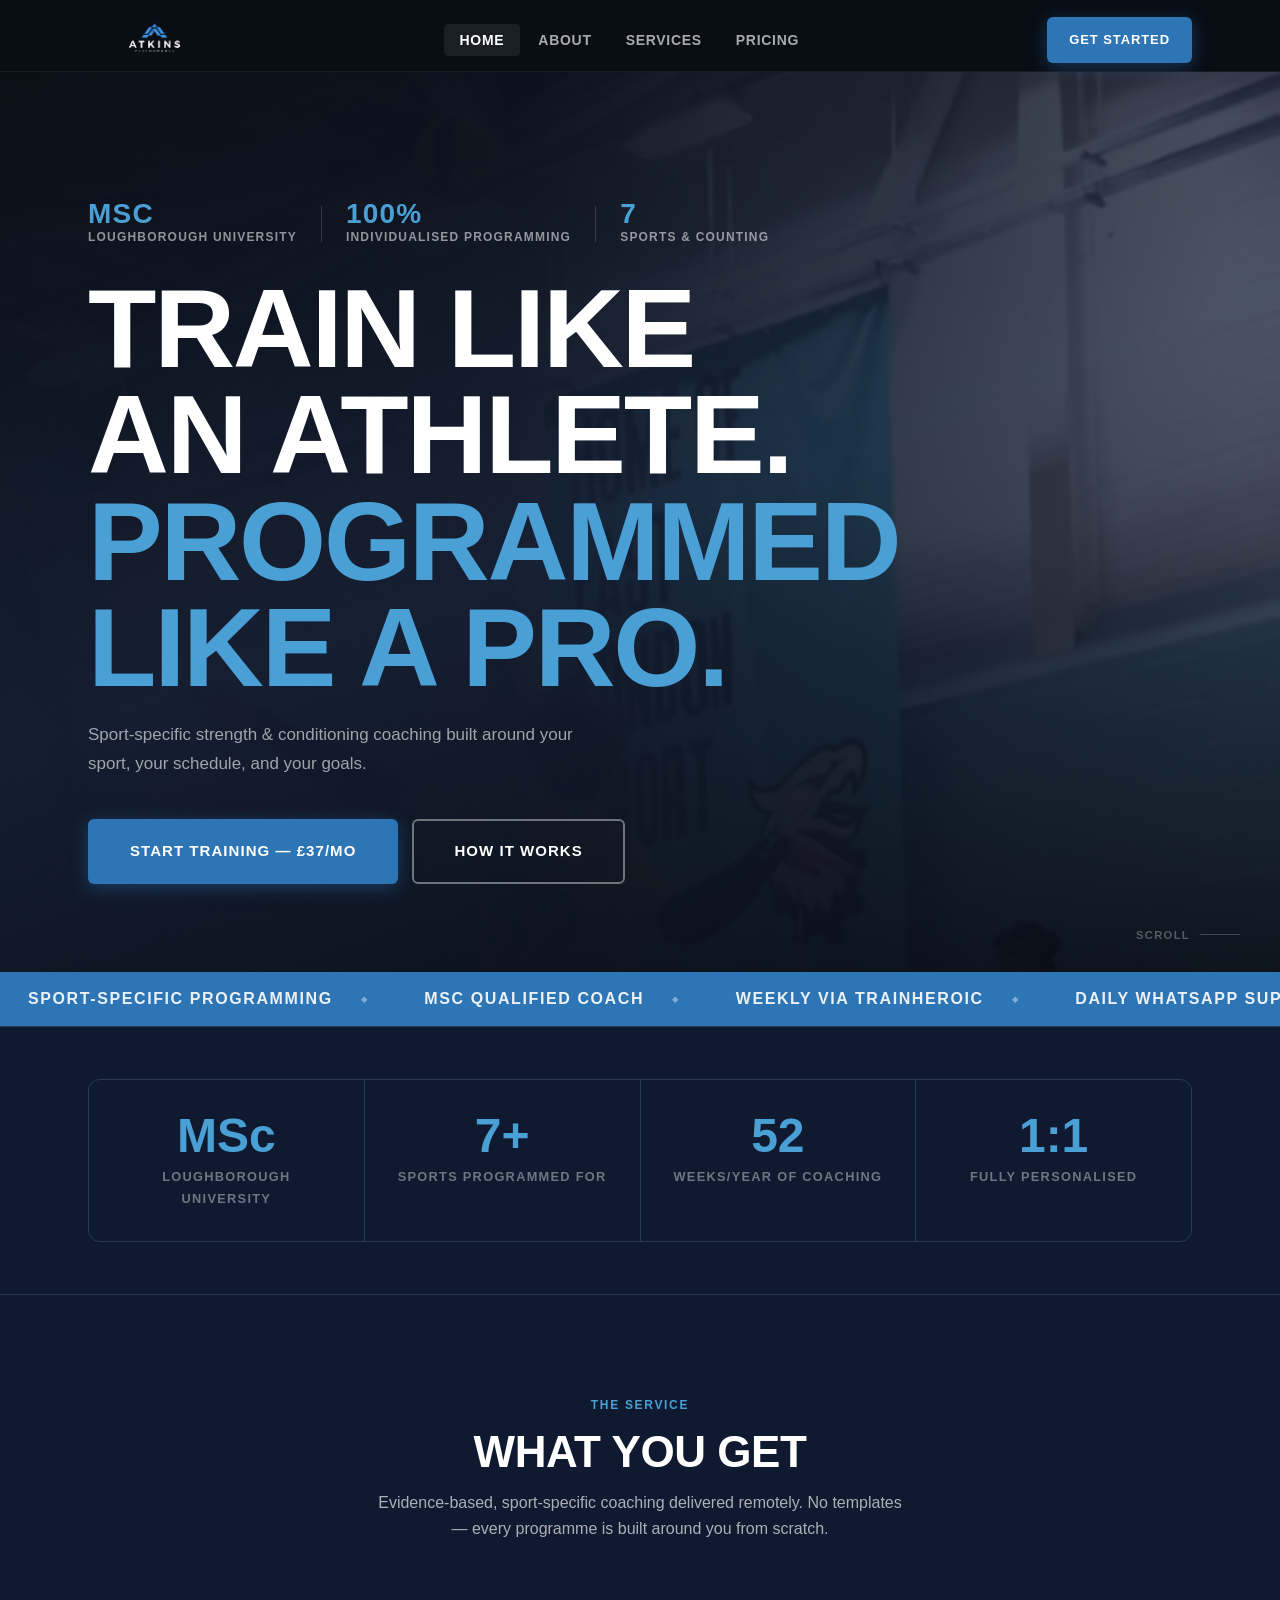
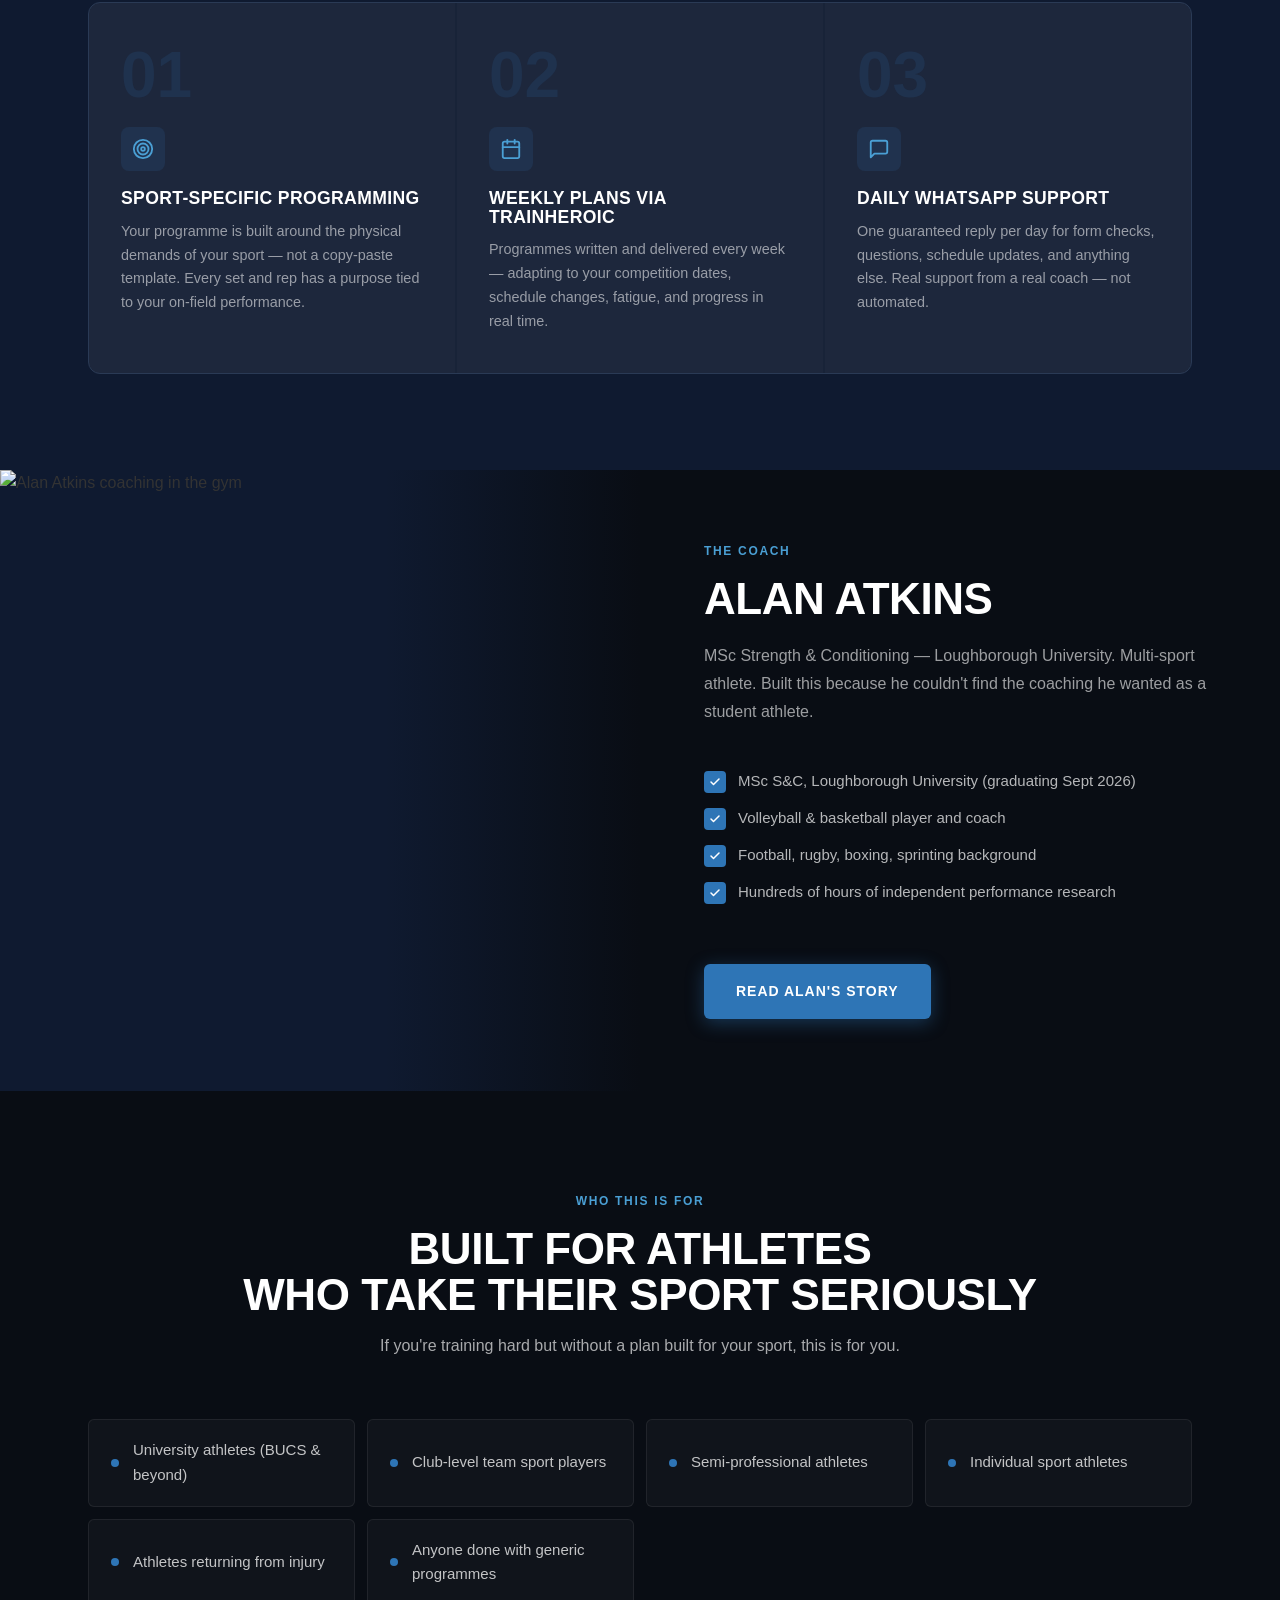
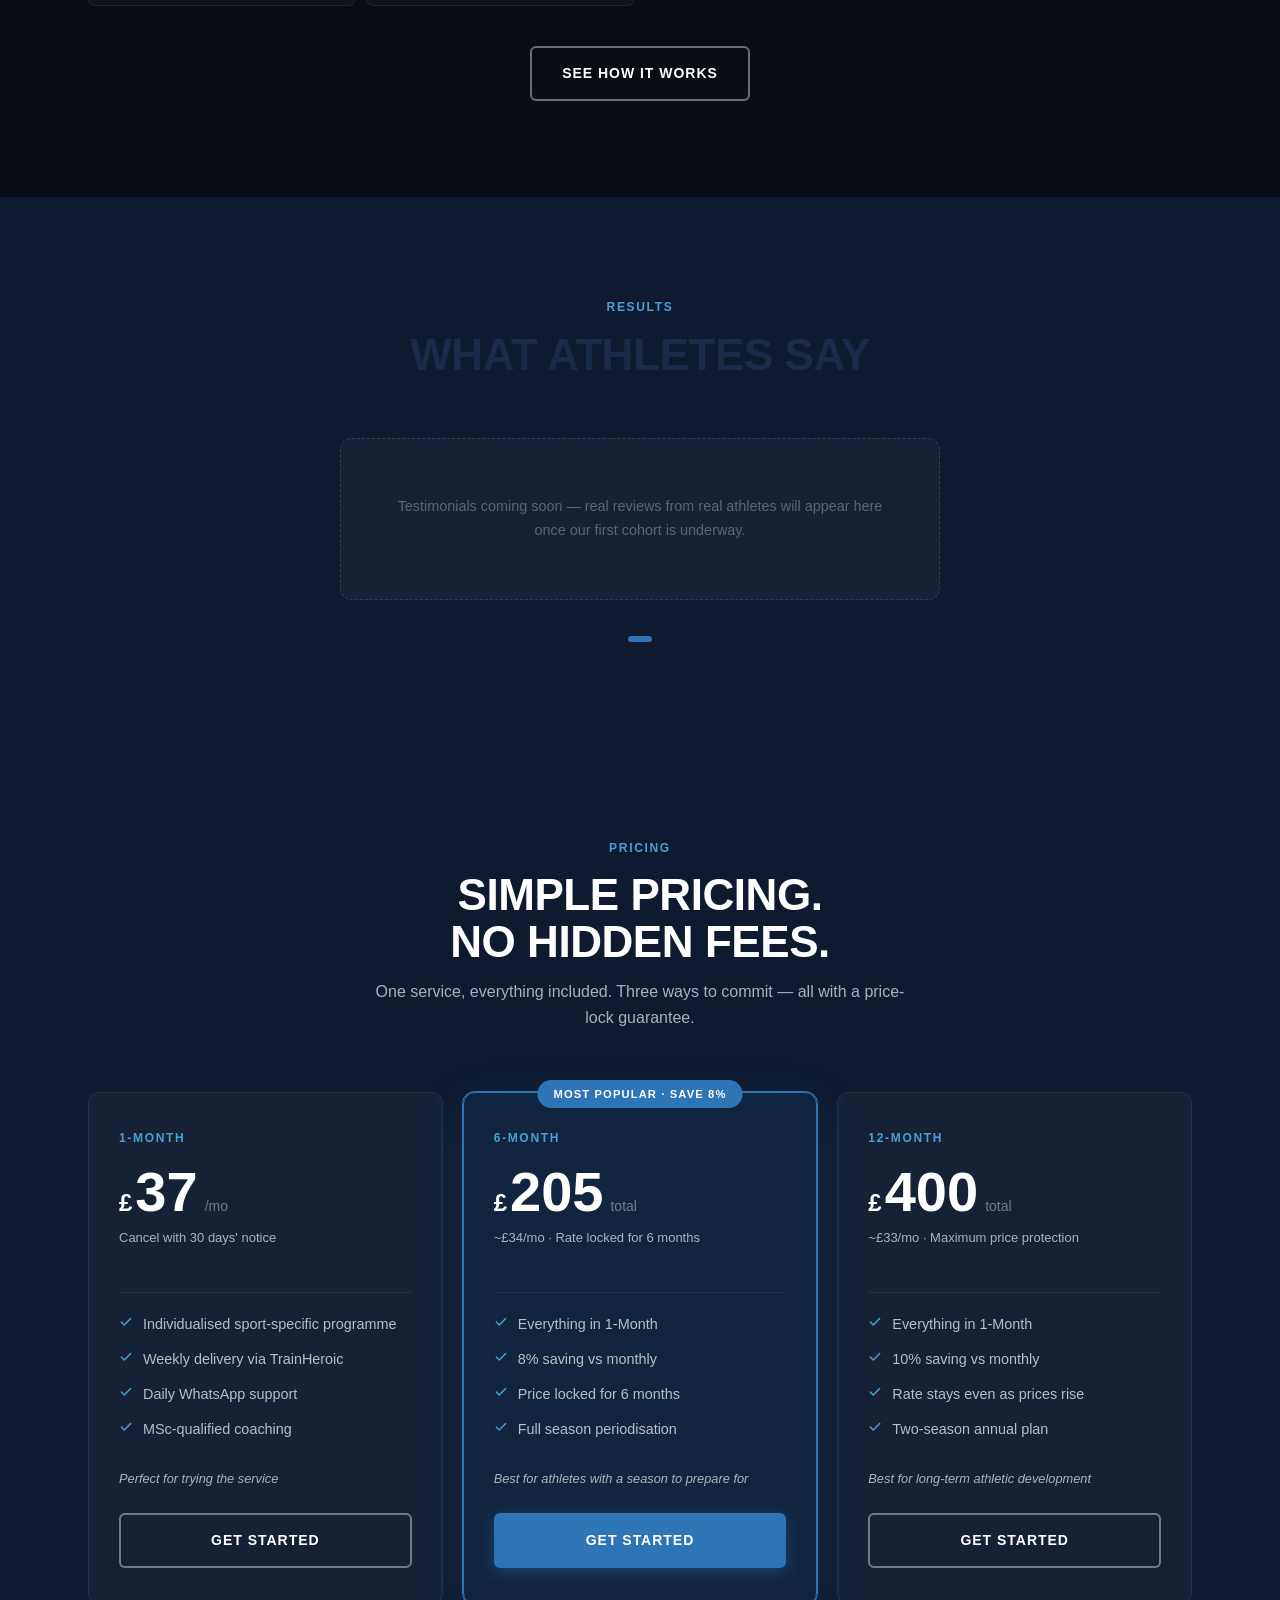
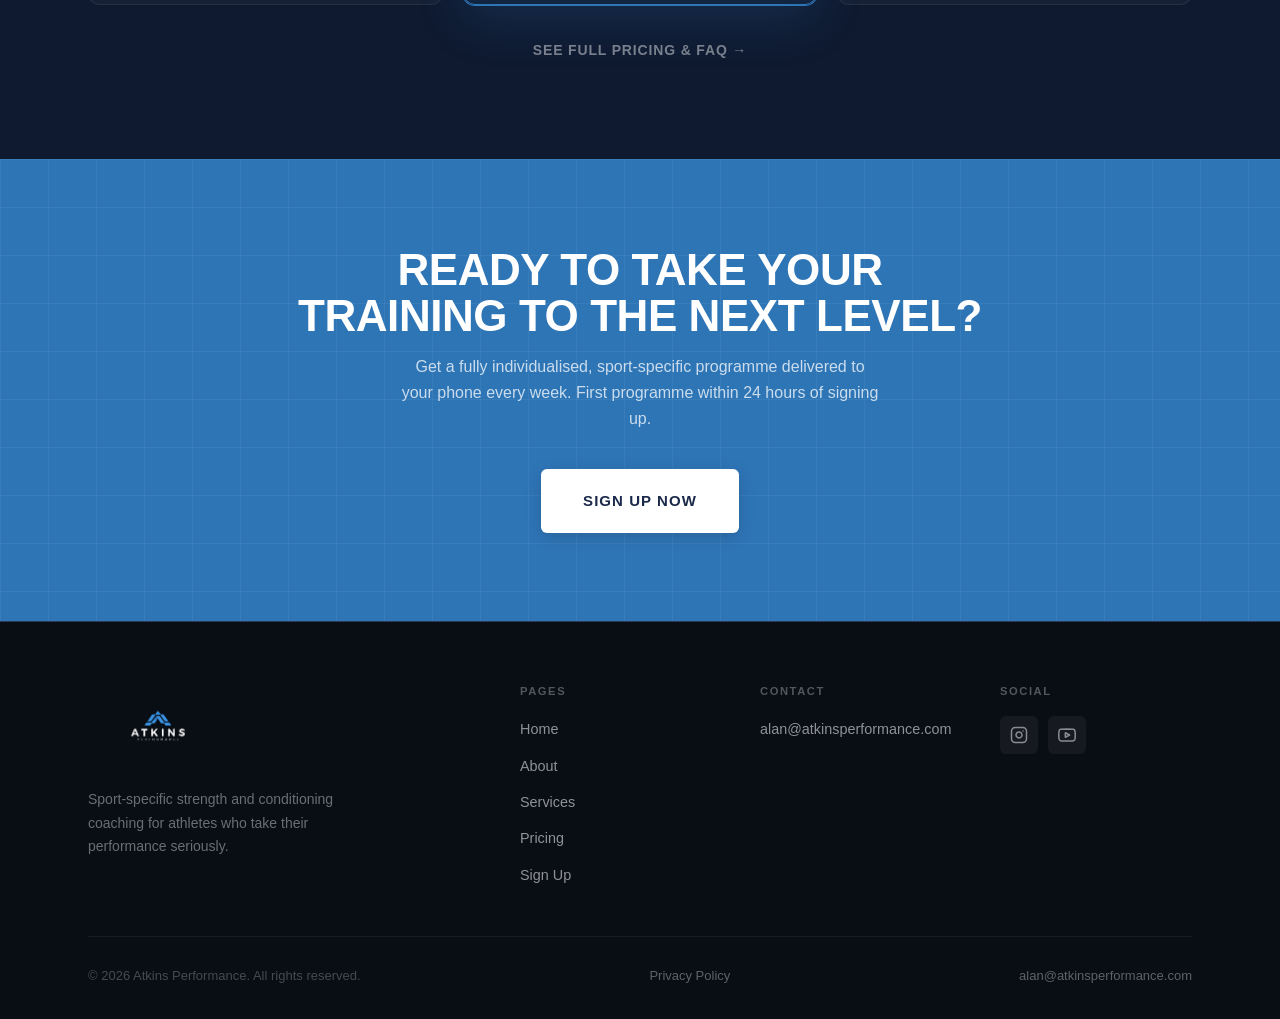
==== index.html @ 324e38b8 "Initial deploy — Atkins Performance website" ====
<!DOCTYPE html>
<html lang="en">
<head>
  <meta charset="UTF-8" />
  <meta name="viewport" content="width=device-width, initial-scale=1.0" />
  <title>Atkins Performance | Sport-Specific S&amp;C Coaching</title>
  <meta name="description" content="Sport-specific strength and conditioning coaching built around your sport, your schedule, and your goals. MSc-qualified, evidence-based, weekly programming via TrainHeroic." />
  <!-- Security headers -->
  <meta http-equiv="Content-Security-Policy" content="default-src 'self'; script-src 'self'; style-src 'self' 'unsafe-inline' https://fonts.googleapis.com; font-src https://fonts.gstatic.com; img-src 'self' data:; connect-src https://api.web3forms.com; frame-ancestors 'none';" />
  <meta http-equiv="X-Content-Type-Options" content="nosniff" />
  <meta name="referrer" content="strict-origin-when-cross-origin" />
  <link rel="icon" type="image/png" href="assets/logo.png" />
  <link rel="preconnect" href="https://fonts.googleapis.com" />
  <link rel="preconnect" href="https://fonts.gstatic.com" crossorigin />
  <link href="https://fonts.googleapis.com/css2?family=Barlow+Condensed:ital,wght@0,600;0,700;0,800;0,900;1,700&family=Inter:wght@400;500;600;700;800&display=swap" rel="stylesheet" />
  <link rel="stylesheet" href="css/styles.css" />
</head>
<body>

<!-- ── Navigation ──────────────────────────────────────── -->
<nav class="nav">
  <div class="container">
    <div class="nav__inner">
      <a class="nav__logo" href="index.html" aria-label="Atkins Performance home">
        <img src="assets/logo.png" alt="Atkins Performance" />
      </a>
      <ul class="nav__links">
        <li><a href="index.html">Home</a></li>
        <li><a href="about.html">About</a></li>
        <li><a href="services.html">Services</a></li>
        <li><a href="pricing.html">Pricing</a></li>
      </ul>
      <a class="btn btn--primary btn--sm nav__cta" href="signup.html">Get Started</a>
      <button class="nav__hamburger" aria-label="Open menu">
        <span></span><span></span><span></span>
      </button>
    </div>
  </div>
</nav>
<nav class="nav__mobile">
  <a href="index.html">Home</a>
  <a href="about.html">About</a>
  <a href="services.html">Services</a>
  <a href="pricing.html">Pricing</a>
  <a class="btn btn--primary" href="signup.html">Get Started</a>
</nav>

<!-- ── Hero ────────────────────────────────────────────── -->
<section class="hero">
  <div class="hero__bg"></div>
  <div class="hero__photo" style="background-image:url('assets/alan-volleyball.png'); background-position: center 15%;"></div>

  <div class="container">
    <div class="hero__content">

      <!-- Credential badges — like the laurels on Garage Strength -->
      <div class="hero__badges">
        <div class="hero__badge">
          <span>
            <strong>MSc</strong>
            Loughborough University
          </span>
        </div>
        <div class="hero__badge-divider"></div>
        <div class="hero__badge">
          <span>
            <strong>100%</strong>
            Individualised programming
          </span>
        </div>
        <div class="hero__badge-divider"></div>
        <div class="hero__badge">
          <span>
            <strong>7</strong>
            Sports &amp; counting
          </span>
        </div>
      </div>

      <h1 class="display-xl hero__title">
        Train Like<br />
        an Athlete.<br />
        <em>Programmed<br />Like a Pro.</em>
      </h1>

      <p class="hero__sub">
        Sport-specific strength &amp; conditioning coaching built around your sport, your schedule, and your goals.
      </p>

      <div class="hero__actions">
        <a class="btn btn--primary btn--large" href="signup.html">Start Training — £37/mo</a>
        <a class="btn btn--outline btn--large" href="services.html">How It Works</a>
      </div>
    </div>
  </div>

  <div class="hero__scroll">
    <span>Scroll</span>
    <div class="hero__scroll-line"></div>
  </div>
</section>

<!-- ── Marquee ──────────────────────────────────────────── -->
<div class="marquee" aria-hidden="true">
  <div class="marquee__track">
    <!-- Duplicated for seamless loop -->
    <span class="marquee__item">Sport-Specific Programming</span>
    <span class="marquee__item">MSc Qualified Coach</span>
    <span class="marquee__item">Weekly via TrainHeroic</span>
    <span class="marquee__item">Daily WhatsApp Support</span>
    <span class="marquee__item">Evidence-Based Methods</span>
    <span class="marquee__item">Loughborough University</span>
    <span class="marquee__item">Starting £37/month</span>
    <span class="marquee__item">No Generic Templates</span>
    <span class="marquee__item">Sport-Specific Programming</span>
    <span class="marquee__item">MSc Qualified Coach</span>
    <span class="marquee__item">Weekly via TrainHeroic</span>
    <span class="marquee__item">Daily WhatsApp Support</span>
    <span class="marquee__item">Evidence-Based Methods</span>
    <span class="marquee__item">Loughborough University</span>
    <span class="marquee__item">Starting £37/month</span>
    <span class="marquee__item">No Generic Templates</span>
  </div>
</div>

<!-- ── Stats Strip ──────────────────────────────────────── -->
<div class="stats-strip">
  <div class="container">
    <div class="stats-strip__grid">
      <div class="stat-item fade-up">
        <div class="stat-item__value">MSc</div>
        <div class="stat-item__label">Loughborough University</div>
      </div>
      <div class="stat-item fade-up">
        <div class="stat-item__value">7+</div>
        <div class="stat-item__label">Sports programmed for</div>
      </div>
      <div class="stat-item fade-up">
        <div class="stat-item__value">52</div>
        <div class="stat-item__label">Weeks/year of coaching</div>
      </div>
      <div class="stat-item fade-up">
        <div class="stat-item__value">1:1</div>
        <div class="stat-item__label">Fully personalised</div>
      </div>
    </div>
  </div>
</div>

<!-- ── What We Do ───────────────────────────────────────── -->
<section class="section section--dark">
  <div class="container">
    <div class="section__header">
      <span class="eyebrow eyebrow--light">The Service</span>
      <h2 class="display-md">What You Get</h2>
      <p>Evidence-based, sport-specific coaching delivered remotely. No templates — every programme is built around you from scratch.</p>
    </div>

    <div class="feature-cards">
      <div class="feature-card fade-up">
        <div class="feature-card__num">01</div>
        <div class="feature-card__icon">
          <svg xmlns="http://www.w3.org/2000/svg" viewBox="0 0 24 24" fill="none" stroke="currentColor" stroke-width="2" stroke-linecap="round" stroke-linejoin="round"><circle cx="12" cy="12" r="10"/><circle cx="12" cy="12" r="6"/><circle cx="12" cy="12" r="2"/></svg>
        </div>
        <h3>Sport-Specific Programming</h3>
        <p>Your programme is built around the physical demands of your sport — not a copy-paste template. Every set and rep has a purpose tied to your on-field performance.</p>
      </div>
      <div class="feature-card fade-up">
        <div class="feature-card__num">02</div>
        <div class="feature-card__icon">
          <svg xmlns="http://www.w3.org/2000/svg" viewBox="0 0 24 24" fill="none" stroke="currentColor" stroke-width="2" stroke-linecap="round" stroke-linejoin="round"><rect x="3" y="4" width="18" height="18" rx="2"/><line x1="16" y1="2" x2="16" y2="6"/><line x1="8" y1="2" x2="8" y2="6"/><line x1="3" y1="10" x2="21" y2="10"/></svg>
        </div>
        <h3>Weekly Plans via TrainHeroic</h3>
        <p>Programmes written and delivered every week — adapting to your competition dates, schedule changes, fatigue, and progress in real time.</p>
      </div>
      <div class="feature-card fade-up">
        <div class="feature-card__num">03</div>
        <div class="feature-card__icon">
          <svg xmlns="http://www.w3.org/2000/svg" viewBox="0 0 24 24" fill="none" stroke="currentColor" stroke-width="2" stroke-linecap="round" stroke-linejoin="round"><path d="M21 15a2 2 0 0 1-2 2H7l-4 4V5a2 2 0 0 1 2-2h14a2 2 0 0 1 2 2z"/></svg>
        </div>
        <h3>Daily WhatsApp Support</h3>
        <p>One guaranteed reply per day for form checks, questions, schedule updates, and anything else. Real support from a real coach — not automated.</p>
      </div>
    </div>
  </div>
</section>

<!-- ── About teaser (split) ─────────────────────────────── -->
<section class="split">
  <div class="split__image">
    <div class="split__image-inner">
      <img src="assets/alan-lifting-deadlift.png" alt="Alan Atkins coaching in the gym" />
    </div>
  </div>
  <div class="split__content">
    <span class="eyebrow eyebrow--light">The Coach</span>
    <h2 class="display-md">Alan Atkins</h2>
    <p>MSc Strength &amp; Conditioning — Loughborough University. Multi-sport athlete. Built this because he couldn't find the coaching he wanted as a student athlete.</p>

    <div class="cred-list">
      <div class="cred-item">
        <div class="cred-item__check">
          <svg xmlns="http://www.w3.org/2000/svg" viewBox="0 0 24 24" fill="none" stroke="currentColor" stroke-width="3" stroke-linecap="round" stroke-linejoin="round"><polyline points="20 6 9 17 4 12"/></svg>
        </div>
        <span>MSc S&amp;C, Loughborough University (graduating Sept 2026)</span>
      </div>
      <div class="cred-item">
        <div class="cred-item__check">
          <svg xmlns="http://www.w3.org/2000/svg" viewBox="0 0 24 24" fill="none" stroke="currentColor" stroke-width="3" stroke-linecap="round" stroke-linejoin="round"><polyline points="20 6 9 17 4 12"/></svg>
        </div>
        <span>Volleyball &amp; basketball player and coach</span>
      </div>
      <div class="cred-item">
        <div class="cred-item__check">
          <svg xmlns="http://www.w3.org/2000/svg" viewBox="0 0 24 24" fill="none" stroke="currentColor" stroke-width="3" stroke-linecap="round" stroke-linejoin="round"><polyline points="20 6 9 17 4 12"/></svg>
        </div>
        <span>Football, rugby, boxing, sprinting background</span>
      </div>
      <div class="cred-item">
        <div class="cred-item__check">
          <svg xmlns="http://www.w3.org/2000/svg" viewBox="0 0 24 24" fill="none" stroke="currentColor" stroke-width="3" stroke-linecap="round" stroke-linejoin="round"><polyline points="20 6 9 17 4 12"/></svg>
        </div>
        <span>Hundreds of hours of independent performance research</span>
      </div>
    </div>

    <div class="btn-row">
      <a class="btn btn--primary" href="about.html">Read Alan's Story</a>
    </div>
  </div>
</section>

<!-- ── Who It's For ──────────────────────────────────────── -->
<section class="section section--black">
  <div class="container">
    <div class="section__header">
      <span class="eyebrow eyebrow--light">Who This Is For</span>
      <h2 class="display-md">Built for Athletes<br />Who Take Their Sport Seriously</h2>
      <p>If you're training hard but without a plan built for your sport, this is for you.</p>
    </div>
    <div class="audience-grid">
      <div class="audience-pill fade-up">
        <span class="audience-pill__dot"></span>
        University athletes (BUCS &amp; beyond)
      </div>
      <div class="audience-pill fade-up">
        <span class="audience-pill__dot"></span>
        Club-level team sport players
      </div>
      <div class="audience-pill fade-up">
        <span class="audience-pill__dot"></span>
        Semi-professional athletes
      </div>
      <div class="audience-pill fade-up">
        <span class="audience-pill__dot"></span>
        Individual sport athletes
      </div>
      <div class="audience-pill fade-up">
        <span class="audience-pill__dot"></span>
        Athletes returning from injury
      </div>
      <div class="audience-pill fade-up">
        <span class="audience-pill__dot"></span>
        Anyone done with generic programmes
      </div>
    </div>
    <div class="text-center mt-40">
      <a class="btn btn--outline" href="services.html">See How It Works</a>
    </div>
  </div>
</section>

<!-- ── Testimonials ──────────────────────────────────────── -->
<section class="section testimonials">
  <div class="container">
    <div class="section__header">
      <span class="eyebrow eyebrow--light">Results</span>
      <h2 class="display-md">What Athletes Say</h2>
    </div>
    <div class="testimonials-wrap">
      <div class="testimonials-track">
        <div class="testimonial">
          <div class="testimonial__placeholder">
            <p>Testimonials coming soon — real reviews from real athletes will appear here once our first cohort is underway.</p>
          </div>
        </div>
      </div>
    </div>
    <div class="carousel__dots">
      <button class="carousel__dot active" aria-label="Slide 1"></button>
    </div>
  </div>
</section>

<!-- ── Pricing Preview ───────────────────────────────────── -->
<section class="section section--dark">
  <div class="container">
    <div class="section__header">
      <span class="eyebrow eyebrow--light">Pricing</span>
      <h2 class="display-md">Simple Pricing.<br />No Hidden Fees.</h2>
      <p>One service, everything included. Three ways to commit — all with a price-lock guarantee.</p>
    </div>

    <div class="pricing-grid">

      <!-- 1 Month -->
      <div class="pricing-card fade-up">
        <div class="pricing-card__name">1-Month</div>
        <div class="pricing-card__price">
          <span class="currency">£</span>
          <span class="amount">37</span>
          <span class="period">/mo</span>
        </div>
        <p class="pricing-card__sub">Cancel with 30 days' notice</p>
        <div class="pricing-card__divider"></div>
        <div class="pricing-card__features">
          <div class="pricing-card__feature">
            <svg xmlns="http://www.w3.org/2000/svg" width="14" height="14" viewBox="0 0 24 24" fill="none" stroke="currentColor" stroke-width="2.5" stroke-linecap="round" stroke-linejoin="round"><polyline points="20 6 9 17 4 12"/></svg>
            Individualised sport-specific programme
          </div>
          <div class="pricing-card__feature">
            <svg xmlns="http://www.w3.org/2000/svg" width="14" height="14" viewBox="0 0 24 24" fill="none" stroke="currentColor" stroke-width="2.5" stroke-linecap="round" stroke-linejoin="round"><polyline points="20 6 9 17 4 12"/></svg>
            Weekly delivery via TrainHeroic
          </div>
          <div class="pricing-card__feature">
            <svg xmlns="http://www.w3.org/2000/svg" width="14" height="14" viewBox="0 0 24 24" fill="none" stroke="currentColor" stroke-width="2.5" stroke-linecap="round" stroke-linejoin="round"><polyline points="20 6 9 17 4 12"/></svg>
            Daily WhatsApp support
          </div>
          <div class="pricing-card__feature">
            <svg xmlns="http://www.w3.org/2000/svg" width="14" height="14" viewBox="0 0 24 24" fill="none" stroke="currentColor" stroke-width="2.5" stroke-linecap="round" stroke-linejoin="round"><polyline points="20 6 9 17 4 12"/></svg>
            MSc-qualified coaching
          </div>
        </div>
        <p class="pricing-card__tag">Perfect for trying the service</p>
        <a class="btn btn--outline btn--block" href="signup.html">Get Started</a>
      </div>

      <!-- 6 Month -->
      <div class="pricing-card pricing-card--featured fade-up">
        <div class="pricing-card__badge">Most Popular · Save 8%</div>
        <div class="pricing-card__name">6-Month</div>
        <div class="pricing-card__price">
          <span class="currency">£</span>
          <span class="amount">205</span>
          <span class="period">total</span>
        </div>
        <p class="pricing-card__sub">~£34/mo · Rate locked for 6 months</p>
        <div class="pricing-card__divider"></div>
        <div class="pricing-card__features">
          <div class="pricing-card__feature">
            <svg xmlns="http://www.w3.org/2000/svg" width="14" height="14" viewBox="0 0 24 24" fill="none" stroke="currentColor" stroke-width="2.5" stroke-linecap="round" stroke-linejoin="round"><polyline points="20 6 9 17 4 12"/></svg>
            Everything in 1-Month
          </div>
          <div class="pricing-card__feature">
            <svg xmlns="http://www.w3.org/2000/svg" width="14" height="14" viewBox="0 0 24 24" fill="none" stroke="currentColor" stroke-width="2.5" stroke-linecap="round" stroke-linejoin="round"><polyline points="20 6 9 17 4 12"/></svg>
            8% saving vs monthly
          </div>
          <div class="pricing-card__feature">
            <svg xmlns="http://www.w3.org/2000/svg" width="14" height="14" viewBox="0 0 24 24" fill="none" stroke="currentColor" stroke-width="2.5" stroke-linecap="round" stroke-linejoin="round"><polyline points="20 6 9 17 4 12"/></svg>
            Price locked for 6 months
          </div>
          <div class="pricing-card__feature">
            <svg xmlns="http://www.w3.org/2000/svg" width="14" height="14" viewBox="0 0 24 24" fill="none" stroke="currentColor" stroke-width="2.5" stroke-linecap="round" stroke-linejoin="round"><polyline points="20 6 9 17 4 12"/></svg>
            Full season periodisation
          </div>
        </div>
        <p class="pricing-card__tag">Best for athletes with a season to prepare for</p>
        <a class="btn btn--primary btn--block" href="signup.html">Get Started</a>
      </div>

      <!-- 12 Month -->
      <div class="pricing-card fade-up">
        <div class="pricing-card__name">12-Month</div>
        <div class="pricing-card__price">
          <span class="currency">£</span>
          <span class="amount">400</span>
          <span class="period">total</span>
        </div>
        <p class="pricing-card__sub">~£33/mo · Maximum price protection</p>
        <div class="pricing-card__divider"></div>
        <div class="pricing-card__features">
          <div class="pricing-card__feature">
            <svg xmlns="http://www.w3.org/2000/svg" width="14" height="14" viewBox="0 0 24 24" fill="none" stroke="currentColor" stroke-width="2.5" stroke-linecap="round" stroke-linejoin="round"><polyline points="20 6 9 17 4 12"/></svg>
            Everything in 1-Month
          </div>
          <div class="pricing-card__feature">
            <svg xmlns="http://www.w3.org/2000/svg" width="14" height="14" viewBox="0 0 24 24" fill="none" stroke="currentColor" stroke-width="2.5" stroke-linecap="round" stroke-linejoin="round"><polyline points="20 6 9 17 4 12"/></svg>
            10% saving vs monthly
          </div>
          <div class="pricing-card__feature">
            <svg xmlns="http://www.w3.org/2000/svg" width="14" height="14" viewBox="0 0 24 24" fill="none" stroke="currentColor" stroke-width="2.5" stroke-linecap="round" stroke-linejoin="round"><polyline points="20 6 9 17 4 12"/></svg>
            Rate stays even as prices rise
          </div>
          <div class="pricing-card__feature">
            <svg xmlns="http://www.w3.org/2000/svg" width="14" height="14" viewBox="0 0 24 24" fill="none" stroke="currentColor" stroke-width="2.5" stroke-linecap="round" stroke-linejoin="round"><polyline points="20 6 9 17 4 12"/></svg>
            Two-season annual plan
          </div>
        </div>
        <p class="pricing-card__tag">Best for long-term athletic development</p>
        <a class="btn btn--outline btn--block" href="signup.html">Get Started</a>
      </div>

    </div>
    <div class="text-center mt-32">
      <a href="pricing.html" style="color:rgba(255,255,255,.45);font-size:.875rem;font-weight:600;letter-spacing:.06em;text-transform:uppercase;">See full pricing &amp; FAQ →</a>
    </div>
  </div>
</section>

<!-- ── CTA Banner ────────────────────────────────────────── -->
<div class="cta-banner">
  <div class="container">
    <div class="cta-banner__inner">
      <h2 class="display-md">Ready to Take Your<br />Training to the Next Level?</h2>
      <p>Get a fully individualised, sport-specific programme delivered to your phone every week. First programme within 24 hours of signing up.</p>
      <a class="btn btn--white btn--large" href="signup.html">Sign Up Now</a>
    </div>
  </div>
</div>

<!-- ── Footer ────────────────────────────────────────────── -->
<footer class="footer">
  <div class="container">
    <div class="footer__grid">
      <div class="footer__brand">
        <img src="assets/logo.png" alt="Atkins Performance" />
        <p>Sport-specific strength and conditioning coaching for athletes who take their performance seriously.</p>
      </div>
      <div class="footer__col">
        <h5>Pages</h5>
        <ul>
          <li><a href="index.html">Home</a></li>
          <li><a href="about.html">About</a></li>
          <li><a href="services.html">Services</a></li>
          <li><a href="pricing.html">Pricing</a></li>
          <li><a href="signup.html">Sign Up</a></li>
        </ul>
      </div>
      <div class="footer__col">
        <h5>Contact</h5>
        <ul>
          <li><a href="mailto:alan@atkinsperformance.com">alan@atkinsperformance.com</a></li>
        </ul>
      </div>
      <div class="footer__col">
        <h5>Social</h5>
        <div class="footer__social">
          <a href="https://instagram.com/Atkins.Performance" target="_blank" rel="noopener" aria-label="Instagram">
            <svg xmlns="http://www.w3.org/2000/svg" width="18" height="18" viewBox="0 0 24 24" fill="none" stroke="currentColor" stroke-width="2" stroke-linecap="round" stroke-linejoin="round"><rect x="2" y="2" width="20" height="20" rx="5"/><path d="M16 11.37A4 4 0 1 1 12.63 8 4 4 0 0 1 16 11.37z"/><line x1="17.5" y1="6.5" x2="17.51" y2="6.5"/></svg>
          </a>
          <a href="https://www.youtube.com/@Atkins.Performance" target="_blank" rel="noopener" aria-label="YouTube">
            <svg xmlns="http://www.w3.org/2000/svg" width="18" height="18" viewBox="0 0 24 24" fill="none" stroke="currentColor" stroke-width="2" stroke-linecap="round" stroke-linejoin="round"><path d="M22.54 6.42a2.78 2.78 0 0 0-1.95-1.97C18.88 4 12 4 12 4s-6.88 0-8.59.45A2.78 2.78 0 0 0 1.46 6.42 29 29 0 0 0 1 12a29 29 0 0 0 .46 5.58A2.78 2.78 0 0 0 3.41 19.6C5.12 20 12 20 12 20s6.88 0 8.59-.44a2.78 2.78 0 0 0 1.95-1.97A29 29 0 0 0 23 12a29 29 0 0 0-.46-5.58z"/><polygon points="9.75 15.02 15.5 12 9.75 8.98 9.75 15.02"/></svg>
          </a>
        </div>
      </div>
    </div>
    <div class="footer__bottom">
      <span>© 2026 Atkins Performance. All rights reserved.</span>
      <a href="privacy.html">Privacy Policy</a>
      <a href="mailto:alan@atkinsperformance.com">alan@atkinsperformance.com</a>
    </div>
  </div>
</footer>

<script src="js/main.js"></script>
</body>
</html>
---- css/styles.css ----
/* ============================================================
   ATKINS PERFORMANCE — Stylesheet v2
   ============================================================ */

/* ── Custom Properties ──────────────────────────────────── */
:root {
  --navy:       #1B2A4A;
  --navy-deep:  #0f1a30;
  --black:      #090d14;
  --blue:       #2E75B6;
  --blue-light: #4a9fd4;
  --blue-dark:  #1d5a93;
  --white:      #FFFFFF;
  --off-white:  #F5F5F5;
  --grey:       #F2F2F2;
  --grey-mid:   #e0e0e0;
  --charcoal:   #333333;
  --muted:      #888888;
  --border:     #D9D9D9;
  --border-dark:#2a3a55;

  --font-display: 'Barlow Condensed', sans-serif;
  --font-body:    'Inter', sans-serif;

  --nav-h:    72px;
  --radius:   6px;
  --radius-lg:12px;
  --max-w:    1160px;
  --ease:     cubic-bezier(.25,.46,.45,.94);
  --t:        .22s;
}

/* ── Reset ──────────────────────────────────────────────── */
*, *::before, *::after { box-sizing: border-box; margin: 0; padding: 0; }
html { scroll-behavior: smooth; font-size: 16px; }
body {
  font-family: var(--font-body);
  color: var(--charcoal);
  background: var(--white);
  line-height: 1.65;
  -webkit-font-smoothing: antialiased;
  overflow-x: hidden;
}
img { max-width: 100%; height: auto; display: block; }
a { color: var(--blue); text-decoration: none; transition: color var(--t); }
a:hover { color: var(--blue-dark); }
ul { list-style: none; }

/* ── Typography ─────────────────────────────────────────── */
h1,h2,h3,h4,h5 {
  font-family: var(--font-display);
  font-weight: 800;
  line-height: 1.05;
  letter-spacing: -.01em;
  color: var(--navy);
  text-transform: uppercase;
}
/* Display/hero headings */
.display-xl {
  font-family: var(--font-display);
  font-size: clamp(3.2rem, 9vw, 7rem);
  font-weight: 900;
  line-height: .95;
  letter-spacing: -.02em;
  text-transform: uppercase;
}
.display-lg {
  font-family: var(--font-display);
  font-size: clamp(2.4rem, 6vw, 4.5rem);
  font-weight: 800;
  line-height: 1;
  text-transform: uppercase;
}
.display-md {
  font-family: var(--font-display);
  font-size: clamp(1.8rem, 4vw, 2.75rem);
  font-weight: 800;
  line-height: 1.05;
  text-transform: uppercase;
}
h3 {
  font-size: 1.3rem;
  font-weight: 700;
  text-transform: uppercase;
  letter-spacing: .02em;
}
h4 { font-size: 1rem; font-weight: 700; text-transform: uppercase; letter-spacing: .04em; }

p { margin-bottom: 1rem; font-family: var(--font-body); }
p:last-child { margin-bottom: 0; }
.lead { font-size: 1.1rem; color: #555; line-height: 1.7; }
.eyebrow {
  display: inline-block;
  font-family: var(--font-body);
  font-size: .75rem;
  font-weight: 700;
  letter-spacing: .14em;
  text-transform: uppercase;
  color: var(--blue);
  margin-bottom: 14px;
}
.eyebrow--light { color: var(--blue-light); }

/* ── Layout ─────────────────────────────────────────────── */
.container {
  width: 100%;
  max-width: var(--max-w);
  margin: 0 auto;
  padding: 0 28px;
}
.section { padding: 96px 0; }
.section--sm { padding: 64px 0; }
.section--lg { padding: 120px 0; }
.section--grey  { background: var(--grey); }
.section--dark  { background: var(--navy-deep); }
.section--black { background: var(--black); }

.section__header { text-align: center; margin-bottom: 60px; }
.section__header .display-md { margin-bottom: 14px; }
.section__header p  { color: #666; max-width: 540px; margin: 0 auto; }

/* Dark section text */
.section--dark h1,.section--dark h2,.section--dark h3,.section--dark h4,
.section--dark .display-xl,.section--dark .display-lg,.section--dark .display-md,
.section--black h1,.section--black h2,.section--black h3,.section--black h4,
.section--black .display-xl,.section--black .display-lg,.section--black .display-md {
  color: #fff;
}
.section--dark p,.section--dark .lead,.section--dark .section__header p,
.section--black p,.section--black .lead,.section--black .section__header p {
  color: rgba(255,255,255,.65);
}

/* Angled top edge */
.section--angled-top { clip-path: polygon(0 40px, 100% 0, 100% 100%, 0 100%); margin-top: -40px; padding-top: 136px; }
.section--angled-both {
  clip-path: polygon(0 40px, 100% 0, 100% calc(100% - 40px), 0 100%);
  margin-top: -40px; padding-top: 136px; padding-bottom: 136px;
}

/* ── Navigation ─────────────────────────────────────────── */
.nav {
  position: sticky;
  top: 0;
  z-index: 1000;
  height: var(--nav-h);
  background: var(--black);
  border-bottom: 1px solid rgba(255,255,255,.06);
}
.nav__inner {
  display: flex;
  align-items: center;
  justify-content: space-between;
  height: 100%;
}
.nav__logo img { height: 80px; width: auto; filter: brightness(1.25); }
.nav__links {
  display: flex;
  align-items: center;
  gap: 2px;
}
.nav__links a {
  color: rgba(255,255,255,.65);
  font-family: var(--font-body);
  font-weight: 600;
  font-size: .875rem;
  letter-spacing: .05em;
  text-transform: uppercase;
  padding: 8px 16px;
  border-radius: 4px;
  transition: color var(--t), background var(--t);
}
.nav__links a:hover, .nav__links a.active {
  color: #fff;
  background: rgba(255,255,255,.07);
}
.nav__cta { margin-left: 12px; }

.nav__hamburger {
  display: none;
  flex-direction: column;
  gap: 5px;
  cursor: pointer;
  padding: 8px;
  background: none;
  border: none;
}
.nav__hamburger span { display: block; width: 24px; height: 2px; background: #fff; border-radius: 2px; transition: transform var(--t), opacity var(--t); }
.nav__hamburger.open span:nth-child(1) { transform: translateY(7px) rotate(45deg); }
.nav__hamburger.open span:nth-child(2) { opacity: 0; }
.nav__hamburger.open span:nth-child(3) { transform: translateY(-7px) rotate(-45deg); }

.nav__mobile {
  display: none;
  position: fixed;
  top: var(--nav-h);
  left: 0; right: 0;
  background: var(--black);
  padding: 20px 28px 36px;
  border-top: 1px solid rgba(255,255,255,.07);
  z-index: 999;
}
.nav__mobile.open { display: block; }
.nav__mobile a {
  display: block;
  color: rgba(255,255,255,.8);
  font-size: 1.25rem;
  font-weight: 600;
  letter-spacing: .04em;
  text-transform: uppercase;
  padding: 14px 0;
  border-bottom: 1px solid rgba(255,255,255,.06);
}
.nav__mobile a:hover { color: #fff; }
.nav__mobile .btn { display: block; text-align: center; margin-top: 24px; width: 100%; }

/* ── Buttons ────────────────────────────────────────────── */
.btn {
  display: inline-flex;
  align-items: center;
  gap: 8px;
  padding: 14px 30px;
  border-radius: var(--radius);
  font-family: var(--font-body);
  font-size: .875rem;
  font-weight: 700;
  letter-spacing: .07em;
  text-transform: uppercase;
  cursor: pointer;
  transition: background var(--t), transform var(--t), box-shadow var(--t), border-color var(--t);
  border: 2px solid transparent;
  white-space: nowrap;
}
.btn--primary {
  background: var(--blue);
  color: #fff;
  box-shadow: 0 4px 18px rgba(46,117,182,.4);
}
.btn--primary:hover {
  background: var(--blue-dark);
  color: #fff;
  transform: translateY(-2px);
  box-shadow: 0 8px 28px rgba(46,117,182,.5);
}
.btn--outline {
  background: transparent;
  border-color: rgba(255,255,255,.4);
  color: #fff;
}
.btn--outline:hover {
  border-color: #fff;
  background: rgba(255,255,255,.08);
  color: #fff;
  transform: translateY(-2px);
}
.btn--outline-dark {
  background: transparent;
  border-color: var(--navy);
  color: var(--navy);
}
.btn--outline-dark:hover {
  background: var(--navy);
  color: #fff;
  transform: translateY(-2px);
}
.btn--white {
  background: #fff;
  color: var(--navy);
  box-shadow: 0 4px 16px rgba(0,0,0,.15);
}
.btn--white:hover {
  background: var(--off-white);
  color: var(--navy);
  transform: translateY(-2px);
}
.btn--large  { padding: 18px 40px; font-size: .9375rem; }
.btn--sm     { padding: 10px 20px; font-size: .8125rem; }
.btn--block  { width: 100%; justify-content: center; }

/* ── Hero ────────────────────────────────────────────────── */
.hero {
  position: relative;
  min-height: 100vh;
  display: flex;
  flex-direction: column;
  justify-content: flex-end;
  overflow: hidden;
  background: var(--black);
}

/* Background gradient stands in for photo until one is provided */
.hero__bg {
  position: absolute;
  inset: 0;
  background:
    linear-gradient(160deg, rgba(9,13,20,.92) 0%, rgba(27,42,74,.75) 50%, rgba(9,13,20,.97) 100%),
    url("data:image/svg+xml,%3Csvg xmlns='http://www.w3.org/2000/svg' width='400' height='400'%3E%3Cfilter id='n'%3E%3CfeTurbulence type='fractalNoise' baseFrequency='.65' numOctaves='3' stitchTiles='stitch'/%3E%3C/filter%3E%3Crect width='400' height='400' filter='url(%23n)' opacity='.07'/%3E%3C/svg%3E");
  background-size: cover;
}

/* Photo slot — when you add a real photo, do:
   .hero__photo { background-image: url('assets/hero-photo.jpg'); }  */
.hero__photo {
  position: absolute;
  inset: 0;
  background-size: cover;
  background-position: center 20%;
  opacity: .35;
}
.hero__photo::after {
  content: '';
  position: absolute;
  inset: 0;
  background: linear-gradient(to right, rgba(9,13,20,.95) 40%, rgba(9,13,20,.3) 100%),
              linear-gradient(to top, rgba(9,13,20,.8) 0%, transparent 50%);
}

.hero__content {
  position: relative;
  z-index: 2;
  padding: 0 0 88px;
}

/* Credential badges (like Garage Strength medals) */
.hero__badges {
  display: flex;
  align-items: center;
  gap: 24px;
  margin-bottom: 28px;
  flex-wrap: wrap;
}
.hero__badge {
  display: flex;
  align-items: center;
  gap: 10px;
  font-family: var(--font-body);
  font-size: .75rem;
  font-weight: 700;
  letter-spacing: .1em;
  text-transform: uppercase;
  color: rgba(255,255,255,.55);
}
.hero__badge span {
  display: flex;
  flex-direction: column;
}
.hero__badge strong {
  font-family: var(--font-display);
  font-size: 1.75rem;
  font-weight: 900;
  color: var(--blue-light);
  line-height: 1;
}
.hero__badge-divider {
  width: 1px;
  height: 36px;
  background: rgba(255,255,255,.15);
}

.hero__title {
  color: #fff;
  max-width: 820px;
  margin-bottom: 20px;
}
.hero__title em {
  font-style: normal;
  color: var(--blue-light);
}

.hero__sub {
  font-size: 1.0625rem;
  color: rgba(255,255,255,.6);
  max-width: 500px;
  margin-bottom: 40px;
  line-height: 1.7;
}

.hero__actions {
  display: flex;
  gap: 14px;
  flex-wrap: wrap;
}

/* Scroll indicator */
.hero__scroll {
  position: absolute;
  bottom: 28px;
  right: 40px;
  display: flex;
  align-items: center;
  gap: 10px;
  color: rgba(255,255,255,.3);
  font-size: .7rem;
  font-weight: 700;
  letter-spacing: .12em;
  text-transform: uppercase;
  z-index: 2;
}
.hero__scroll-line {
  width: 40px;
  height: 1px;
  background: rgba(255,255,255,.2);
  position: relative;
  overflow: hidden;
}
.hero__scroll-line::after {
  content: '';
  position: absolute;
  left: -100%;
  top: 0;
  width: 100%;
  height: 100%;
  background: var(--blue);
  animation: scrollLine 1.8s ease-in-out infinite;
}
@keyframes scrollLine { 0%{left:-100%} 100%{left:100%} }

/* ── Marquee / Ticker ───────────────────────────────────── */
.marquee {
  background: var(--blue);
  padding: 14px 0;
  overflow: hidden;
  white-space: nowrap;
}
.marquee__track {
  display: inline-flex;
  animation: marquee 28s linear infinite;
}
.marquee:hover .marquee__track { animation-play-state: paused; }
.marquee__item {
  font-family: var(--font-display);
  font-size: 1rem;
  font-weight: 700;
  letter-spacing: .1em;
  text-transform: uppercase;
  color: rgba(255,255,255,.9);
  padding: 0 28px;
  display: flex;
  align-items: center;
  gap: 28px;
}
.marquee__item::after {
  content: '◆';
  color: rgba(255,255,255,.4);
  font-size: .5rem;
}
@keyframes marquee {
  from { transform: translateX(0); }
  to   { transform: translateX(-50%); }
}

/* ── Stats Strip ────────────────────────────────────────── */
.stats-strip {
  background: var(--navy-deep);
  padding: 52px 0;
  border-top: 1px solid var(--border-dark);
  border-bottom: 1px solid var(--border-dark);
}
.stats-strip__grid {
  display: grid;
  grid-template-columns: repeat(4, 1fr);
  gap: 1px;
  background: var(--border-dark);
  border: 1px solid var(--border-dark);
  border-radius: var(--radius-lg);
  overflow: hidden;
}
.stat-item {
  background: var(--navy-deep);
  padding: 32px 28px;
  text-align: center;
}
.stat-item__value {
  font-family: var(--font-display);
  font-size: 3rem;
  font-weight: 900;
  color: var(--blue-light);
  line-height: 1;
  margin-bottom: 6px;
}
.stat-item__label {
  font-family: var(--font-body);
  font-size: .8rem;
  font-weight: 600;
  letter-spacing: .1em;
  text-transform: uppercase;
  color: rgba(255,255,255,.4);
}

/* ── Feature Cards (dark) ───────────────────────────────── */
.feature-cards {
  display: grid;
  grid-template-columns: repeat(3, 1fr);
  gap: 2px;
  background: rgba(255,255,255,.04);
  border: 1px solid var(--border-dark);
  border-radius: var(--radius-lg);
  overflow: hidden;
}
.feature-card {
  background: rgba(255,255,255,.02);
  padding: 40px 32px;
  position: relative;
  transition: background var(--t);
}
.feature-card:hover { background: rgba(46,117,182,.08); }
.feature-card::before {
  content: '';
  position: absolute;
  top: 0; left: 0; right: 0;
  height: 3px;
  background: var(--blue);
  transform: scaleX(0);
  transition: transform .3s var(--ease);
  transform-origin: left;
}
.feature-card:hover::before { transform: scaleX(1); }

.feature-card__num {
  font-family: var(--font-display);
  font-size: 4rem;
  font-weight: 900;
  color: rgba(46,117,182,.15);
  line-height: 1;
  margin-bottom: 20px;
  user-select: none;
}
.feature-card__icon {
  width: 44px;
  height: 44px;
  background: rgba(46,117,182,.15);
  border-radius: 8px;
  display: flex;
  align-items: center;
  justify-content: center;
  color: var(--blue-light);
  margin-bottom: 18px;
}
.feature-card__icon svg { width: 22px; height: 22px; }
.feature-card h3 { color: #fff; margin-bottom: 12px; font-size: 1.1rem; }
.feature-card p { color: rgba(255,255,255,.55); font-size: .9rem; line-height: 1.65; }

/* ── Who It's For (dark pills) ──────────────────────────── */
.audience-grid {
  display: grid;
  grid-template-columns: repeat(auto-fill, minmax(260px, 1fr));
  gap: 12px;
}
.audience-pill {
  display: flex;
  align-items: center;
  gap: 14px;
  background: rgba(255,255,255,.03);
  border: 1px solid rgba(255,255,255,.07);
  border-radius: var(--radius);
  padding: 18px 22px;
  font-family: var(--font-body);
  font-weight: 500;
  font-size: .9375rem;
  color: rgba(255,255,255,.75);
  transition: background var(--t), border-color var(--t);
}
.audience-pill:hover {
  background: rgba(46,117,182,.1);
  border-color: rgba(46,117,182,.3);
  color: #fff;
}
.audience-pill__dot {
  flex-shrink: 0;
  width: 8px;
  height: 8px;
  background: var(--blue);
  border-radius: 50%;
}

/* ── Split Section (about preview) ─────────────────────── */
.split {
  display: grid;
  grid-template-columns: 1fr 1fr;
  gap: 0;
  min-height: 560px;
  background: var(--black);
}
.split--reverse { direction: rtl; }
.split--reverse > * { direction: ltr; }

.split__image {
  position: relative;
  overflow: hidden;
  background: var(--navy-deep);
  min-height: 480px;
}
.split__image-inner {
  position: absolute;
  inset: 0;
  background: var(--navy-deep);
  overflow: hidden;
}
.split__image-inner img {
  position: absolute;
  inset: 0;
  width: 100%;
  height: 100%;
  object-fit: cover;
  object-position: center 62%;
  opacity: 1;
}
.split__image-inner::after {
  content: '';
  position: absolute;
  inset: 0;
  background: linear-gradient(to right, transparent 60%, var(--black) 100%);
}

.split__content {
  display: flex;
  flex-direction: column;
  justify-content: center;
  padding: 72px 64px;
  background: var(--black);
}
.split__content .eyebrow { color: var(--blue-light); }
.split__content .display-md { color: #fff; margin-bottom: 20px; }
.split__content p { color: rgba(255,255,255,.6); line-height: 1.75; }

.split__content .btn-row {
  display: flex;
  gap: 14px;
  flex-wrap: wrap;
  margin-top: 32px;
}

/* Credential list inside split */
.cred-list {
  display: flex;
  flex-direction: column;
  gap: 14px;
  margin: 28px 0;
}
.cred-item {
  display: flex;
  align-items: flex-start;
  gap: 12px;
}
.cred-item__check {
  flex-shrink: 0;
  width: 22px;
  height: 22px;
  background: var(--blue);
  border-radius: 4px;
  display: flex;
  align-items: center;
  justify-content: center;
  margin-top: 1px;
}
.cred-item__check svg { width: 12px; height: 12px; color: #fff; }
.cred-item span { font-size: .9375rem; color: rgba(255,255,255,.7); line-height: 1.5; }

/* ── Testimonials ───────────────────────────────────────── */
.testimonials { background: var(--navy-deep); }
.testimonials-wrap {
  position: relative;
  overflow: hidden;
}
.testimonials-track {
  display: flex;
  transition: transform .45s var(--ease);
}
.testimonial {
  min-width: 100%;
  padding: 0 80px;
  text-align: center;
}
.testimonial__quote {
  font-family: var(--font-body);
  font-size: 1.25rem;
  line-height: 1.7;
  color: rgba(255,255,255,.8);
  max-width: 700px;
  margin: 0 auto 32px;
  font-style: italic;
}
.testimonial__quote::before { content: '\201C'; }
.testimonial__quote::after  { content: '\201D'; }
.testimonial__author { font-family: var(--font-display); font-size: 1.1rem; font-weight: 700; color: #fff; text-transform: uppercase; letter-spacing: .08em; margin-bottom: 4px; }
.testimonial__sport  { font-size: .8125rem; color: var(--blue-light); text-transform: uppercase; letter-spacing: .1em; font-weight: 600; }

.testimonial__placeholder {
  background: rgba(255,255,255,.03);
  border: 1px dashed rgba(255,255,255,.12);
  border-radius: var(--radius-lg);
  padding: 56px 40px;
  text-align: center;
  color: rgba(255,255,255,.3);
  max-width: 600px;
  margin: 0 auto;
}
.testimonial__placeholder p { margin: 0; font-size: .9rem; }

.carousel__dots {
  display: flex;
  justify-content: center;
  gap: 8px;
  margin-top: 36px;
}
.carousel__dot {
  width: 6px; height: 6px;
  border-radius: 50%;
  background: rgba(255,255,255,.2);
  cursor: pointer;
  border: none;
  transition: background var(--t), transform var(--t), width var(--t);
}
.carousel__dot.active {
  background: var(--blue);
  width: 24px;
  border-radius: 3px;
}

/* ── Pricing ────────────────────────────────────────────── */
.pricing-grid {
  display: grid;
  grid-template-columns: repeat(3, 1fr);
  gap: 20px;
  align-items: stretch;
}
.pricing-card {
  background: rgba(255,255,255,.03);
  border: 1px solid rgba(255,255,255,.07);
  border-radius: var(--radius-lg);
  padding: 36px 30px;
  position: relative;
  display: flex;
  flex-direction: column;
  transition: border-color var(--t), transform var(--t);
}
.pricing-card:hover {
  border-color: rgba(46,117,182,.4);
  transform: translateY(-4px);
}
.pricing-card--featured {
  background: rgba(46,117,182,.12);
  border-color: var(--blue);
  box-shadow: 0 0 0 1px var(--blue), 0 16px 48px rgba(46,117,182,.2);
}
.pricing-card__badge {
  position: absolute;
  top: -13px;
  left: 50%;
  transform: translateX(-50%);
  background: var(--blue);
  color: #fff;
  font-family: var(--font-body);
  font-size: .7rem;
  font-weight: 700;
  letter-spacing: .1em;
  text-transform: uppercase;
  padding: 5px 16px;
  border-radius: 100px;
  white-space: nowrap;
}
.pricing-card__name {
  font-family: var(--font-body);
  font-size: .75rem;
  font-weight: 700;
  letter-spacing: .14em;
  text-transform: uppercase;
  color: var(--blue-light);
  margin-bottom: 16px;
}
.pricing-card__price {
  display: flex;
  align-items: baseline;
  gap: 3px;
  margin-bottom: 4px;
}
.pricing-card__price .currency { font-family: var(--font-display); font-size: 1.5rem; font-weight: 800; color: #fff; }
.pricing-card__price .amount   { font-family: var(--font-display); font-size: 3.5rem; font-weight: 900; color: #fff; line-height: 1; }
.pricing-card__price .period   { font-size: .875rem; color: rgba(255,255,255,.4); margin-left: 4px; }
.pricing-card__sub { font-size: .8125rem; color: rgba(255,255,255,.4); margin-bottom: 24px; }
.pricing-card__divider { height: 1px; background: rgba(255,255,255,.07); margin: 20px 0; }
.pricing-card__features { display: flex; flex-direction: column; gap: 11px; margin-bottom: 28px; flex: 1; }
.pricing-card__feature { display: flex; align-items: flex-start; gap: 10px; font-size: .9rem; color: rgba(255,255,255,.7); }
.pricing-card__feature svg { flex-shrink: 0; margin-top: 2px; color: var(--blue-light); }
.pricing-card__tag { font-size: .8rem; color: rgba(255,255,255,.35); font-style: italic; margin-bottom: 24px; line-height: 1.5; }

/* ── CTA Banner ─────────────────────────────────────────── */
.cta-banner {
  position: relative;
  background: var(--blue);
  padding: 88px 0;
  text-align: center;
  overflow: hidden;
}
.cta-banner::before {
  content: '';
  position: absolute;
  inset: 0;
  background-image:
    linear-gradient(rgba(255,255,255,.05) 1px, transparent 1px),
    linear-gradient(90deg, rgba(255,255,255,.05) 1px, transparent 1px);
  background-size: 48px 48px;
}
.cta-banner__inner { position: relative; z-index: 1; }
.cta-banner .display-md { color: #fff; margin-bottom: 14px; }
.cta-banner p { color: rgba(255,255,255,.75); max-width: 480px; margin: 0 auto 36px; }

/* ── How It Works ───────────────────────────────────────── */
.steps {
  display: grid;
  grid-template-columns: repeat(auto-fit, minmax(200px, 1fr));
  gap: 2px;
  background: var(--border-dark);
  border: 1px solid var(--border-dark);
  border-radius: var(--radius-lg);
  overflow: hidden;
}
.step {
  background: rgba(255,255,255,.02);
  padding: 36px 28px;
  text-align: center;
  transition: background var(--t);
}
.step:hover { background: rgba(46,117,182,.07); }
.step__num {
  font-family: var(--font-display);
  font-size: .75rem;
  font-weight: 800;
  letter-spacing: .2em;
  text-transform: uppercase;
  color: var(--blue);
  margin-bottom: 14px;
}
.step h3 { color: #fff; margin-bottom: 10px; font-size: 1rem; }
.step p { color: rgba(255,255,255,.5); font-size: .875rem; line-height: 1.6; }

/* ── Includes ───────────────────────────────────────────── */
.includes-grid {
  display: grid;
  grid-template-columns: repeat(auto-fill, minmax(320px, 1fr));
  gap: 16px;
}
.include-item {
  display: flex;
  gap: 16px;
  background: rgba(255,255,255,.03);
  border: 1px solid rgba(255,255,255,.06);
  border-radius: var(--radius);
  padding: 22px;
  transition: border-color var(--t);
}
.include-item:hover { border-color: rgba(46,117,182,.3); }
.include-item__icon {
  flex-shrink: 0;
  width: 42px; height: 42px;
  background: rgba(46,117,182,.12);
  border-radius: 8px;
  display: flex;
  align-items: center;
  justify-content: center;
  color: var(--blue-light);
}
.include-item__icon svg { width: 20px; height: 20px; }
.include-item h4 { color: #fff; margin-bottom: 5px; font-size: .875rem; }
.include-item p  { color: rgba(255,255,255,.5); font-size: .875rem; margin: 0; line-height: 1.55; }

/* ── FAQ ────────────────────────────────────────────────── */
.faq { max-width: 760px; margin: 0 auto; }
.faq__item { border-bottom: 1px solid rgba(255,255,255,.07); }
.faq__question {
  width: 100%;
  text-align: left;
  background: none;
  border: none;
  padding: 22px 0;
  display: flex;
  justify-content: space-between;
  align-items: center;
  cursor: pointer;
  font-family: var(--font-display);
  font-size: 1.15rem;
  font-weight: 700;
  text-transform: uppercase;
  letter-spacing: .04em;
  color: rgba(255,255,255,.85);
  gap: 16px;
  transition: color var(--t);
}
.faq__question:hover { color: #fff; }
.faq__icon {
  flex-shrink: 0;
  width: 26px; height: 26px;
  border: 2px solid rgba(255,255,255,.2);
  border-radius: 50%;
  display: flex;
  align-items: center;
  justify-content: center;
  color: var(--blue-light);
  transition: transform var(--t), background var(--t), border-color var(--t);
}
.faq__icon svg { width: 12px; height: 12px; transition: transform var(--t); }
.faq__item.open .faq__icon { background: var(--blue); border-color: var(--blue); }
.faq__item.open .faq__icon svg { transform: rotate(45deg); }
.faq__answer { overflow: hidden; max-height: 0; transition: max-height .3s ease; }
.faq__answer p { padding: 0 0 22px; color: rgba(255,255,255,.55); font-size: .9375rem; line-height: 1.7; }

/* ── About Page ─────────────────────────────────────────── */
.page-hero {
  background: var(--black);
  padding: 96px 0 80px;
  border-bottom: 1px solid var(--border-dark);
}
.page-hero h1 { color: #fff; margin-bottom: 14px; }
.page-hero p { color: rgba(255,255,255,.55); max-width: 560px; font-size: 1.0625rem; line-height: 1.65; }
.page-hero--center { text-align: center; }
.page-hero--center p { margin-left: auto; margin-right: auto; }

.about-grid {
  display: grid;
  grid-template-columns: 340px 1fr;
  gap: 72px;
  align-items: start;
}
.about-photo-sticky { position: sticky; top: calc(var(--nav-h) + 24px); }
.about-photo__frame {
  width: 100%;
  aspect-ratio: 3/4;
  background: #fff;
  border-radius: var(--radius-lg);
  overflow: hidden;
  border: 1px solid var(--border-dark);
  position: relative;
}
.about-photo__frame img {
  display: block;
  width: 100%;
  height: 100%;
  object-fit: cover;
  object-position: center 46%;
}
.about-photo__caption { margin-top: 12px; font-size: .8125rem; color: rgba(255,255,255,.3); text-align: center; text-transform: uppercase; letter-spacing: .08em; }

.about-content h2 { margin-bottom: 18px; color: #fff; }
.about-content p { color: rgba(255,255,255,.6); line-height: 1.8; }

.story-block {
  background: rgba(46,117,182,.07);
  border-left: 3px solid var(--blue);
  border-radius: 0 var(--radius-lg) var(--radius-lg) 0;
  padding: 32px 36px;
  margin: 36px 0;
}
.story-block p { color: rgba(255,255,255,.7); line-height: 1.8; font-size: 1rem; }

.credentials-list { display: flex; flex-direction: column; gap: 14px; margin-top: 8px; }
.credential {
  display: flex;
  align-items: flex-start;
  gap: 14px;
  font-size: .9375rem;
}
.credential__icon {
  flex-shrink: 0;
  width: 36px; height: 36px;
  background: rgba(46,117,182,.12);
  border-radius: 6px;
  display: flex;
  align-items: center;
  justify-content: center;
  color: var(--blue-light);
}
.credential__icon svg { width: 16px; height: 16px; }
.credential strong { color: #fff; display: block; margin-bottom: 2px; }
.credential span { color: rgba(255,255,255,.5); font-size: .875rem; }

/* ── Sign Up Form ───────────────────────────────────────── */
.signup-hero {
  background: var(--black);
  padding: 80px 0 64px;
  text-align: center;
  border-bottom: 1px solid var(--border-dark);
}
.signup-hero h1 { color: #fff; margin-bottom: 12px; }
.signup-hero p { color: rgba(255,255,255,.55); max-width: 520px; margin: 0 auto; font-size: 1.0625rem; }

.form-wrap { max-width: 760px; margin: 0 auto; }
.form-section {
  background: rgba(255,255,255,.02);
  border: 1px solid rgba(255,255,255,.07);
  border-radius: var(--radius-lg);
  padding: 36px;
  margin-bottom: 20px;
}
.form-section__title {
  font-family: var(--font-display);
  font-size: 1.1rem;
  font-weight: 800;
  letter-spacing: .06em;
  text-transform: uppercase;
  color: #fff;
  margin-bottom: 24px;
  padding-bottom: 16px;
  border-bottom: 1px solid rgba(255,255,255,.07);
  display: flex;
  align-items: center;
  gap: 10px;
}
.form-section__title svg { color: var(--blue-light); }

.form-grid {
  display: grid;
  grid-template-columns: 1fr 1fr;
  gap: 16px 24px;
}
.form-grid--full { grid-column: 1 / -1; }
.form-group { display: flex; flex-direction: column; gap: 6px; }

label {
  font-size: .8125rem;
  font-weight: 600;
  letter-spacing: .05em;
  text-transform: uppercase;
  color: rgba(255,255,255,.55);
}
label .req { color: var(--blue-light); margin-left: 2px; }
.form-hint { font-size: .775rem; color: rgba(255,255,255,.3); margin-top: 3px; }

input[type="text"],
input[type="email"],
input[type="tel"],
input[type="date"],
input[type="number"],
select,
textarea {
  padding: 12px 14px;
  border: 1.5px solid rgba(255,255,255,.1);
  border-radius: var(--radius);
  font-family: var(--font-body);
  font-size: .9375rem;
  color: #fff;
  background: rgba(255,255,255,.05);
  transition: border-color var(--t), box-shadow var(--t), background var(--t);
  width: 100%;
  -webkit-appearance: none;
  appearance: none;
}
input::placeholder, textarea::placeholder { color: rgba(255,255,255,.25); }
input:focus, select:focus, textarea:focus {
  outline: none;
  border-color: var(--blue);
  box-shadow: 0 0 0 3px rgba(46,117,182,.18);
  background: rgba(46,117,182,.06);
}
select {
  background-image: url("data:image/svg+xml,%3Csvg xmlns='http://www.w3.org/2000/svg' width='12' height='8' viewBox='0 0 12 8'%3E%3Cpath fill='rgba(255,255,255,0.4)' d='M1 1l5 5 5-5'/%3E%3C/svg%3E");
  background-repeat: no-repeat;
  background-position: right 14px center;
  padding-right: 36px;
}
select option { background: var(--navy-deep); color: #fff; }
textarea { resize: vertical; min-height: 100px; }

.checkbox-grid { display: grid; grid-template-columns: repeat(auto-fill, minmax(180px, 1fr)); gap: 10px; }
.checkbox-label {
  display: flex; align-items: center; gap: 8px;
  cursor: pointer;
  font-size: .875rem;
  font-weight: 400;
  letter-spacing: 0;
  text-transform: none;
  color: rgba(255,255,255,.7);
}
.checkbox-label input[type="checkbox"] {
  width: 18px; height: 18px;
  flex-shrink: 0;
  accent-color: var(--blue);
  cursor: pointer;
}
.radio-group { display: flex; gap: 20px; flex-wrap: wrap; }
.radio-label {
  display: flex; align-items: center; gap: 8px;
  cursor: pointer;
  font-size: .875rem;
  font-weight: 400;
  letter-spacing: 0;
  text-transform: none;
  color: rgba(255,255,255,.7);
}
.radio-label input[type="radio"] { width: 18px; height: 18px; accent-color: var(--blue); cursor: pointer; }

.agreement-block {
  background: rgba(255,255,255,.03);
  border: 1px solid rgba(255,255,255,.08);
  border-radius: var(--radius);
  padding: 20px;
  margin-bottom: 24px;
}
.agreement-toggle {
  display: flex; align-items: center; justify-content: space-between;
  cursor: pointer;
  font-family: var(--font-body);
  font-weight: 600;
  font-size: .9375rem;
  color: rgba(255,255,255,.8);
  user-select: none;
  gap: 12px;
  text-transform: none;
  letter-spacing: 0;
}
.agreement-toggle svg { flex-shrink: 0; transition: transform var(--t); color: var(--blue-light); }
.agreement-block.open .agreement-toggle svg { transform: rotate(180deg); }
.agreement-text { max-height: 0; overflow: hidden; transition: max-height .35s ease; }
.agreement-block.open .agreement-text { max-height: 2000px; }
.agreement-text__inner {
  padding-top: 18px;
  border-top: 1px solid rgba(255,255,255,.07);
  margin-top: 16px;
  font-size: .875rem;
  color: rgba(255,255,255,.5);
  line-height: 1.7;
}
.agreement-text__inner h4 { margin: 16px 0 6px; color: rgba(255,255,255,.75); text-transform: none; letter-spacing: 0; font-family: var(--font-body); }
.agreement-text__inner h4:first-child { margin-top: 0; }

.agree-checkbox {
  display: flex; align-items: flex-start; gap: 12px;
  margin-bottom: 28px;
  font-size: .9375rem;
  color: rgba(255,255,255,.75);
}
.agree-checkbox input[type="checkbox"] { width: 20px; height: 20px; flex-shrink: 0; margin-top: 2px; accent-color: var(--blue); cursor: pointer; }

.form-submit { text-align: center; }
.form-confirm {
  display: none;
  text-align: center;
  padding: 56px 32px;
  background: rgba(255,255,255,.02);
  border: 1px solid rgba(255,255,255,.07);
  border-radius: var(--radius-lg);
}
.form-confirm__icon {
  width: 64px; height: 64px;
  background: rgba(46,117,182,.15);
  border-radius: 50%;
  display: flex; align-items: center; justify-content: center;
  margin: 0 auto 20px;
  color: var(--blue-light);
}
.form-confirm h3 { color: #fff; margin-bottom: 10px; }
.form-confirm p  { color: rgba(255,255,255,.55); }

/* ── Footer ─────────────────────────────────────────────── */
.footer {
  background: var(--black);
  padding: 64px 0 32px;
  border-top: 1px solid var(--border-dark);
}
.footer__grid {
  display: grid;
  grid-template-columns: 2fr 1fr 1fr 1fr;
  gap: 48px;
  padding-bottom: 48px;
  border-bottom: 1px solid rgba(255,255,255,.06);
}
.footer__brand img { height: 84px; width: auto; margin-bottom: 18px; filter: brightness(1.25); }
.footer__brand p { font-size: .875rem; color: rgba(255,255,255,.4); line-height: 1.65; max-width: 260px; }
.footer__col h5 {
  font-family: var(--font-body);
  font-size: .7rem;
  font-weight: 700;
  letter-spacing: .14em;
  text-transform: uppercase;
  color: rgba(255,255,255,.3);
  margin-bottom: 18px;
}
.footer__col ul { display: flex; flex-direction: column; gap: 10px; }
.footer__col ul a { font-size: .9rem; color: rgba(255,255,255,.55); transition: color var(--t); }
.footer__col ul a:hover { color: #fff; }
.footer__social { display: flex; gap: 10px; margin-top: 10px; }
.footer__social a {
  width: 38px; height: 38px;
  background: rgba(255,255,255,.05);
  border-radius: var(--radius);
  display: flex; align-items: center; justify-content: center;
  color: rgba(255,255,255,.5);
  transition: background var(--t), color var(--t);
}
.footer__social a:hover { background: var(--blue); color: #fff; }
.footer__bottom {
  padding-top: 28px;
  display: flex;
  align-items: center;
  justify-content: space-between;
  font-size: .8125rem;
  color: rgba(255,255,255,.25);
  flex-wrap: wrap;
  gap: 12px;
}
.footer__bottom a { color: rgba(255,255,255,.35); }
.footer__bottom a:hover { color: rgba(255,255,255,.7); }

/* ── Utility ────────────────────────────────────────────── */
.text-center { text-align: center; }
.text-blue   { color: var(--blue-light); }
.text-white  { color: #fff; }
.mt-8  { margin-top: 8px; }
.mt-16 { margin-top: 16px; }
.mt-24 { margin-top: 24px; }
.mt-32 { margin-top: 32px; }
.mt-40 { margin-top: 40px; }
.mb-0  { margin-bottom: 0 !important; }

/* Price lock note */
.info-box {
  background: rgba(46,117,182,.08);
  border: 1px solid rgba(46,117,182,.2);
  border-radius: var(--radius);
  padding: 18px 22px;
}
.info-box p { color: rgba(255,255,255,.65); font-size: .9rem; margin: 0; line-height: 1.6; }
.info-box strong { color: #fff; }

/* ── Fade-in on scroll ───────────────────────────────────── */
.fade-up {
  opacity: 0;
  transform: translateY(24px);
  transition: opacity .55s var(--ease), transform .55s var(--ease);
}
.fade-up.visible {
  opacity: 1;
  transform: translateY(0);
}

/* ── Responsive ─────────────────────────────────────────── */
@media (max-width: 1024px) {
  .feature-cards { grid-template-columns: 1fr; }
  .pricing-grid  { grid-template-columns: 1fr; max-width: 420px; margin: 0 auto; }
  .split         { grid-template-columns: 1fr; }
  .split__image  { min-height: 320px; }
  .split__content{ padding: 52px 36px; }
}

@media (max-width: 900px) {
  .nav__links, .nav__cta { display: none; }
  .nav__hamburger { display: flex; }

  .stats-strip__grid { grid-template-columns: repeat(2, 1fr); }

  .about-grid { grid-template-columns: 1fr; }
  .about-photo-sticky { position: static; max-width: 280px; margin: 0 auto; }

  .footer__grid { grid-template-columns: 1fr 1fr; }

  .steps { grid-template-columns: 1fr; }

  .testimonial { padding: 0 24px; }
}

@media (max-width: 640px) {
  .section { padding: 64px 0; }
  .section--lg { padding: 80px 0; }

  .hero { min-height: 100svh; }
  .hero__badges { gap: 16px; }
  .hero__actions { flex-direction: column; }
  .hero__actions .btn { justify-content: center; }
  .hero__scroll { display: none; }
  .hero__content { padding-bottom: 60px; }

  .testimonial { padding: 0 8px; }
  .testimonial__quote { font-size: 1rem; }

  .form-grid { grid-template-columns: 1fr; }
  .form-section { padding: 24px 18px; }

  .footer__grid { grid-template-columns: 1fr; gap: 28px; }
  .footer__bottom { flex-direction: column; align-items: flex-start; }

  .stats-strip__grid { grid-template-columns: repeat(2, 1fr); }

  .includes-grid { grid-template-columns: 1fr; }

  .section--angled-top { clip-path: none; margin-top: 0; padding-top: 64px; }
  .section--angled-both { clip-path: none; margin-top: 0; padding: 64px 0; }

  .cta-banner { padding: 64px 0; }
  .split__content { padding: 40px 24px; }
}
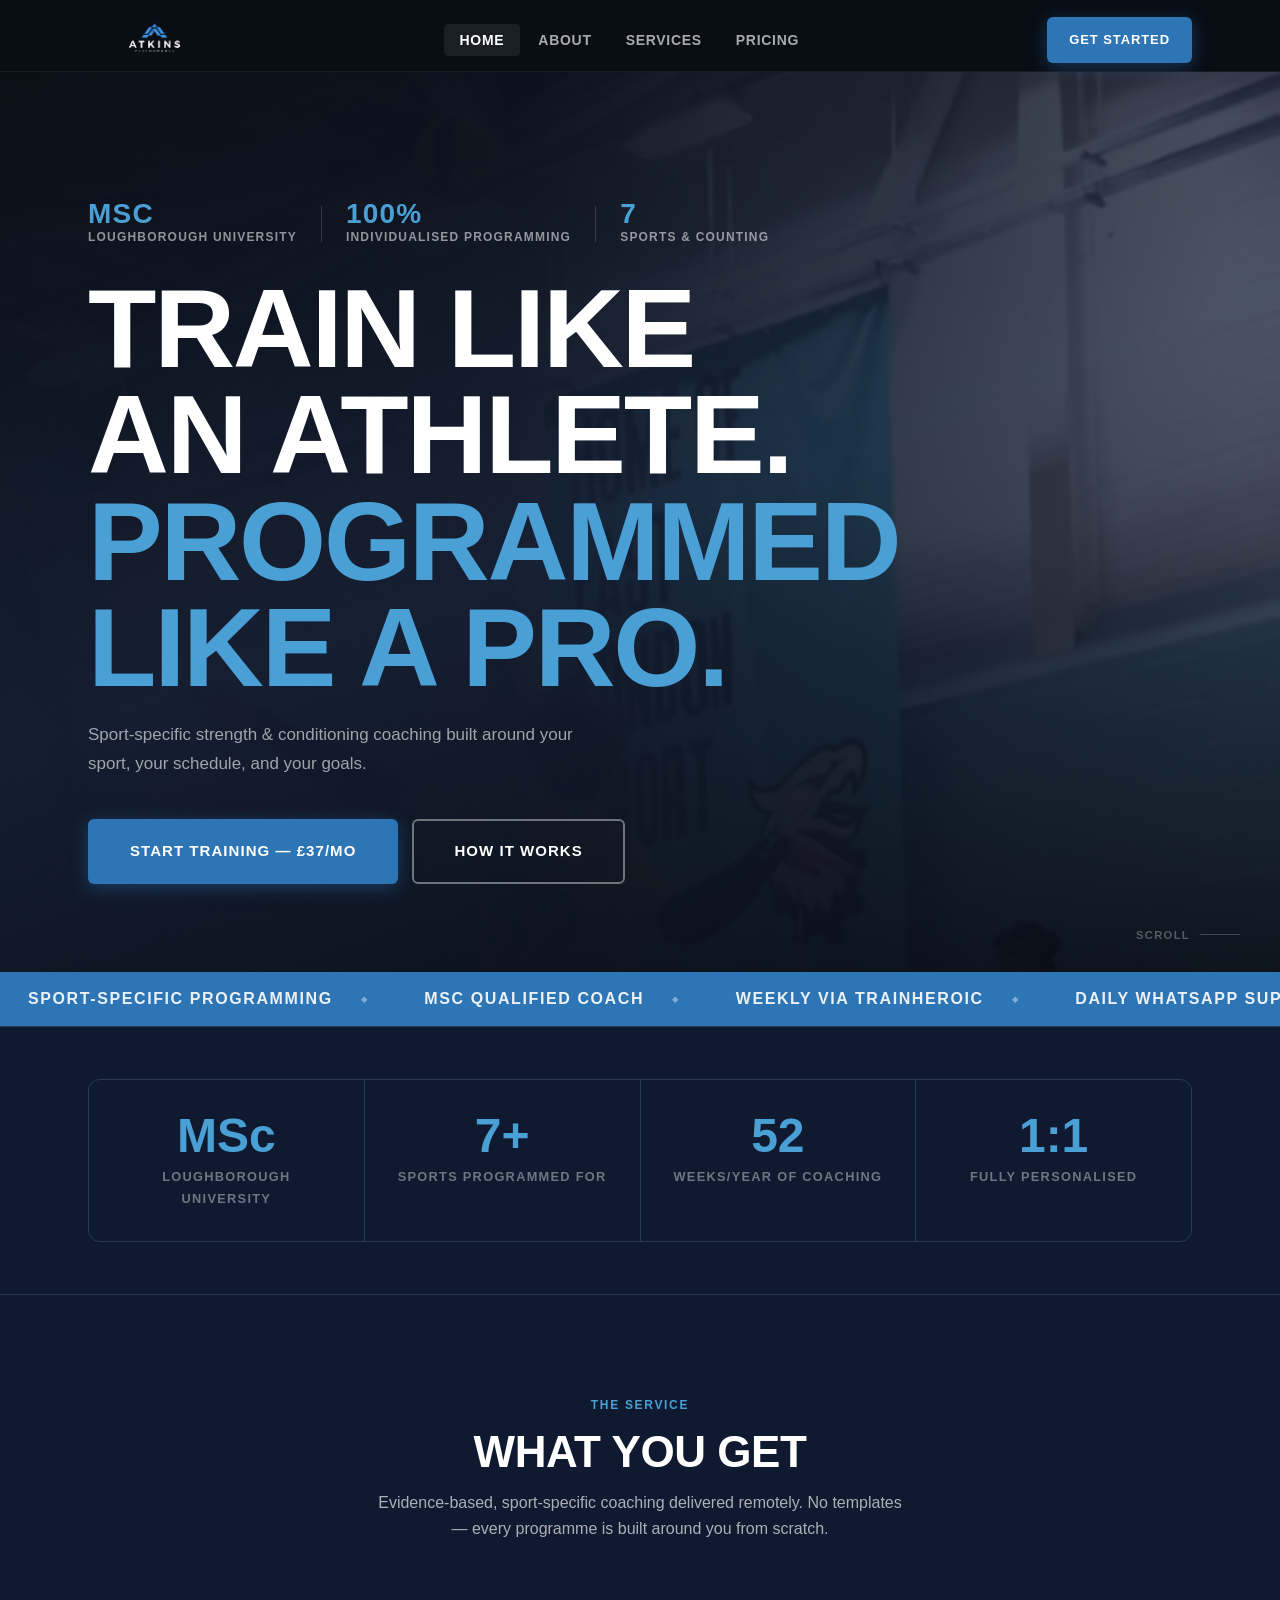
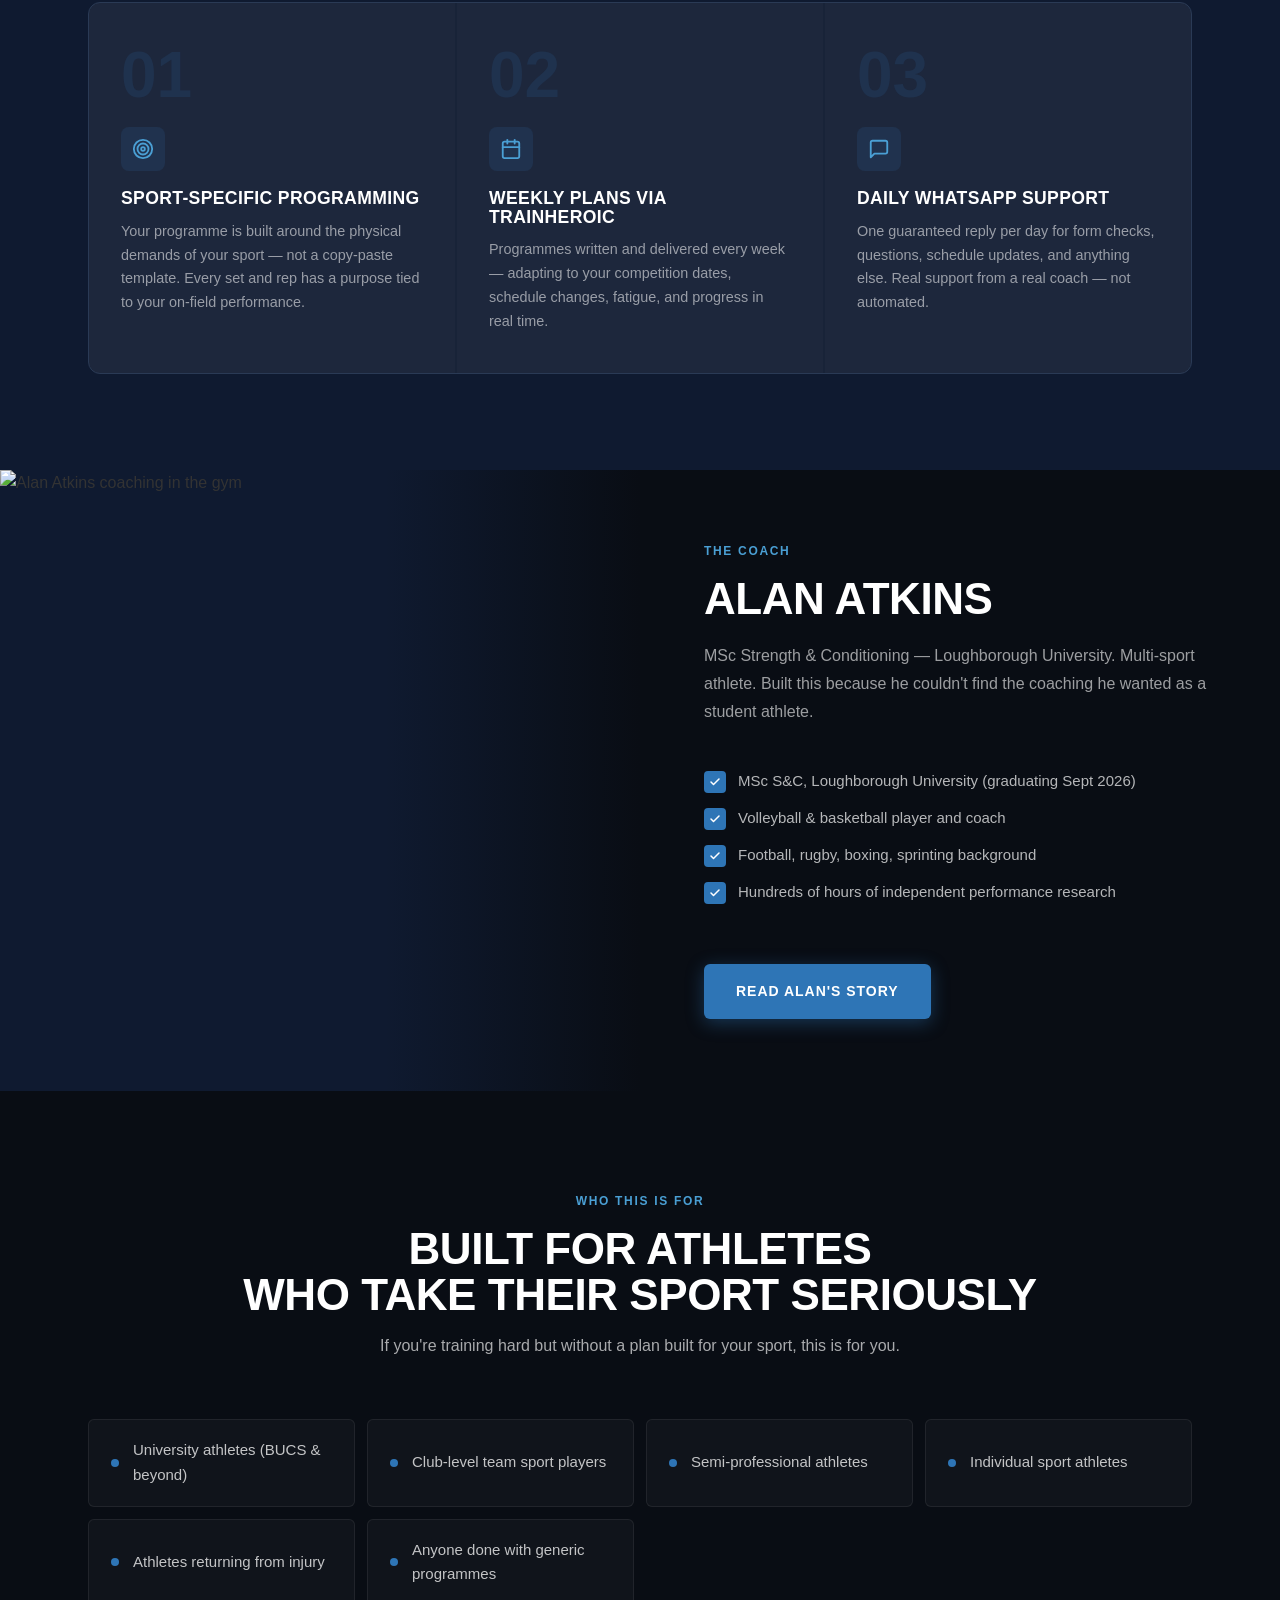
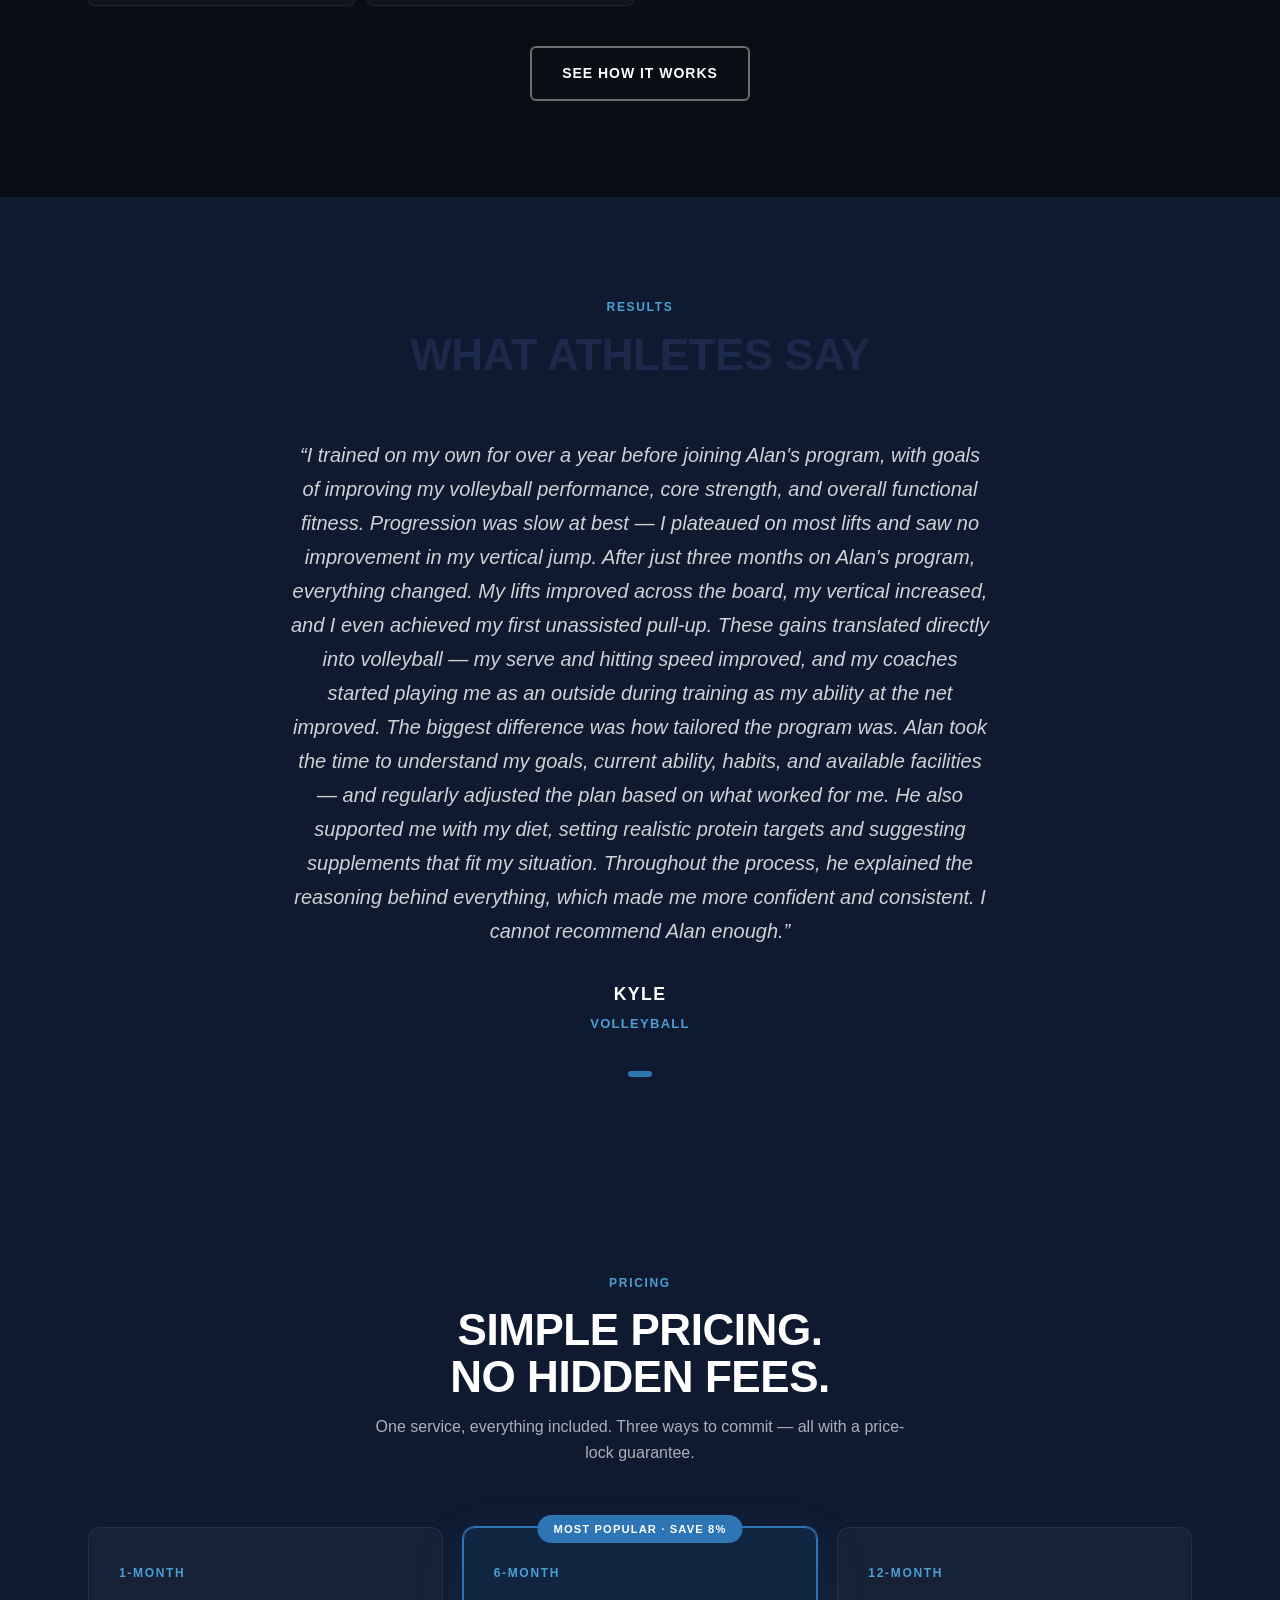
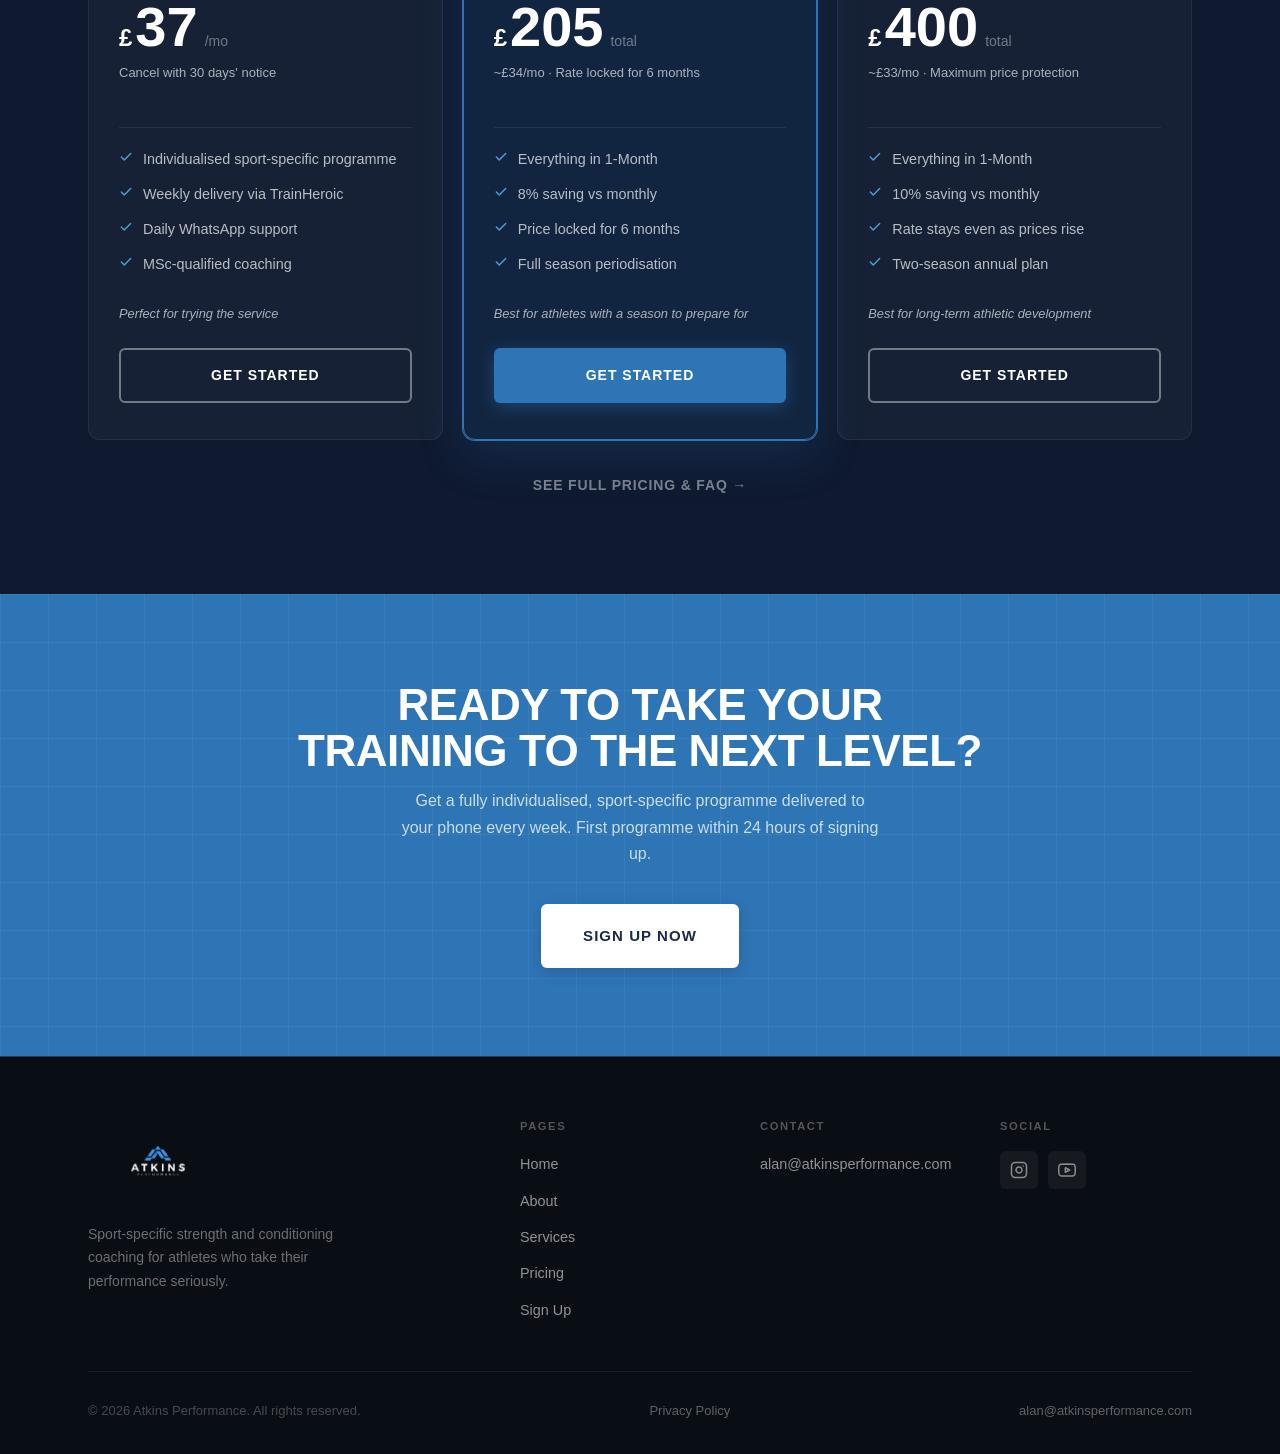
==== commit d78bc653: "Testimonial" ====
--- a/index.html
+++ b/index.html
@@ -6,14 +6,33 @@
   <title>Atkins Performance | Sport-Specific S&amp;C Coaching</title>
   <meta name="description" content="Sport-specific strength and conditioning coaching built around your sport, your schedule, and your goals. MSc-qualified, evidence-based, weekly programming via TrainHeroic." />
   <!-- Security headers -->
-  <meta http-equiv="Content-Security-Policy" content="default-src 'self'; script-src 'self'; style-src 'self' 'unsafe-inline' https://fonts.googleapis.com; font-src https://fonts.gstatic.com; img-src 'self' data:; connect-src https://api.web3forms.com; frame-ancestors 'none';" />
+  <meta http-equiv="Content-Security-Policy" content="default-src 'self'; script-src 'self' https://www.googletagmanager.com; style-src 'self' 'unsafe-inline' https://fonts.googleapis.com; font-src https://fonts.gstatic.com; img-src 'self' data: https://www.google-analytics.com; connect-src https://api.web3forms.com https://www.google-analytics.com https://region1.google-analytics.com; frame-ancestors 'none';" />
   <meta http-equiv="X-Content-Type-Options" content="nosniff" />
   <meta name="referrer" content="strict-origin-when-cross-origin" />
+  <!-- Open Graph / social sharing -->
+  <meta property="og:type" content="website" />
+  <meta property="og:site_name" content="Atkins Performance" />
+  <meta property="og:title" content="Atkins Performance | Sport-Specific S&C Coaching" />
+  <meta property="og:description" content="Sport-specific strength and conditioning coaching built around your sport, your schedule, and your goals. MSc-qualified, evidence-based." />
+  <meta property="og:url" content="https://atkinsperformance.com/" />
+  <meta property="og:image" content="https://atkinsperformance.com/assets/logo.png" />
+  <meta name="twitter:card" content="summary" />
+  <meta name="twitter:title" content="Atkins Performance | Sport-Specific S&C Coaching" />
+  <meta name="twitter:description" content="Sport-specific strength and conditioning coaching built around your sport, your schedule, and your goals. MSc-qualified, evidence-based." />
+  <meta name="twitter:image" content="https://atkinsperformance.com/assets/logo.png" />
   <link rel="icon" type="image/png" href="assets/logo.png" />
   <link rel="preconnect" href="https://fonts.googleapis.com" />
   <link rel="preconnect" href="https://fonts.gstatic.com" crossorigin />
   <link href="https://fonts.googleapis.com/css2?family=Barlow+Condensed:ital,wght@0,600;0,700;0,800;0,900;1,700&family=Inter:wght@400;500;600;700;800&display=swap" rel="stylesheet" />
   <link rel="stylesheet" href="css/styles.css" />
+  <!-- Google Analytics -->
+  <script async src="https://www.googletagmanager.com/gtag/js?id=G-M58FRPJT0F"></script>
+  <script>
+    window.dataLayer = window.dataLayer || [];
+    function gtag(){dataLayer.push(arguments);}
+    gtag('js', new Date());
+    gtag('config', 'G-M58FRPJT0F');
+  </script>
 </head>
 <body>
 
@@ -280,9 +299,9 @@
     <div class="testimonials-wrap">
       <div class="testimonials-track">
         <div class="testimonial">
-          <div class="testimonial__placeholder">
-            <p>Testimonials coming soon — real reviews from real athletes will appear here once our first cohort is underway.</p>
-          </div>
+          <p class="testimonial__quote">I trained on my own for over a year before joining Alan's program, with goals of improving my volleyball performance, core strength, and overall functional fitness. Progression was slow at best — I plateaued on most lifts and saw no improvement in my vertical jump. After just three months on Alan's program, everything changed. My lifts improved across the board, my vertical increased, and I even achieved my first unassisted pull-up. These gains translated directly into volleyball — my serve and hitting speed improved, and my coaches started playing me as an outside during training as my ability at the net improved. The biggest difference was how tailored the program was. Alan took the time to understand my goals, current ability, habits, and available facilities — and regularly adjusted the plan based on what worked for me. He also supported me with my diet, setting realistic protein targets and suggesting supplements that fit my situation. Throughout the process, he explained the reasoning behind everything, which made me more confident and consistent. I cannot recommend Alan enough.</p>
+          <div class="testimonial__author">Kyle</div>
+          <div class="testimonial__sport">Volleyball</div>
         </div>
       </div>
     </div>
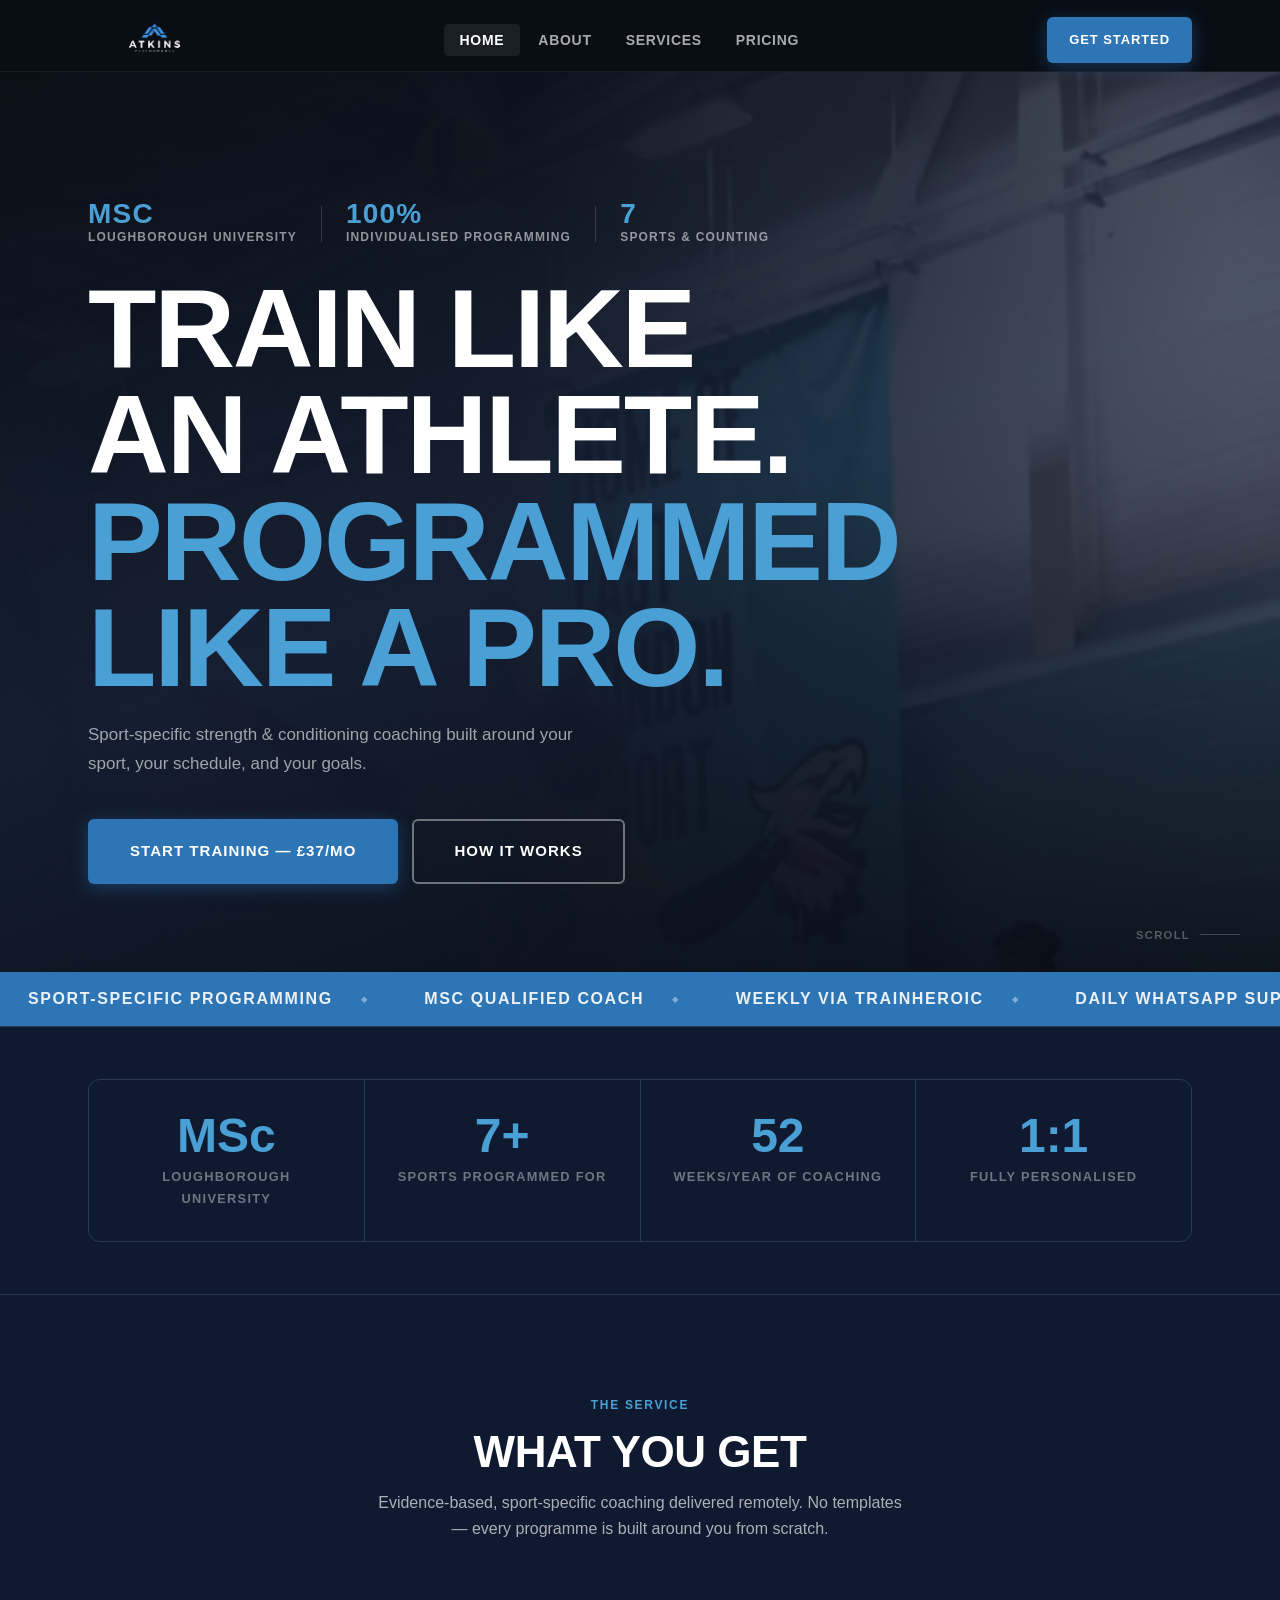
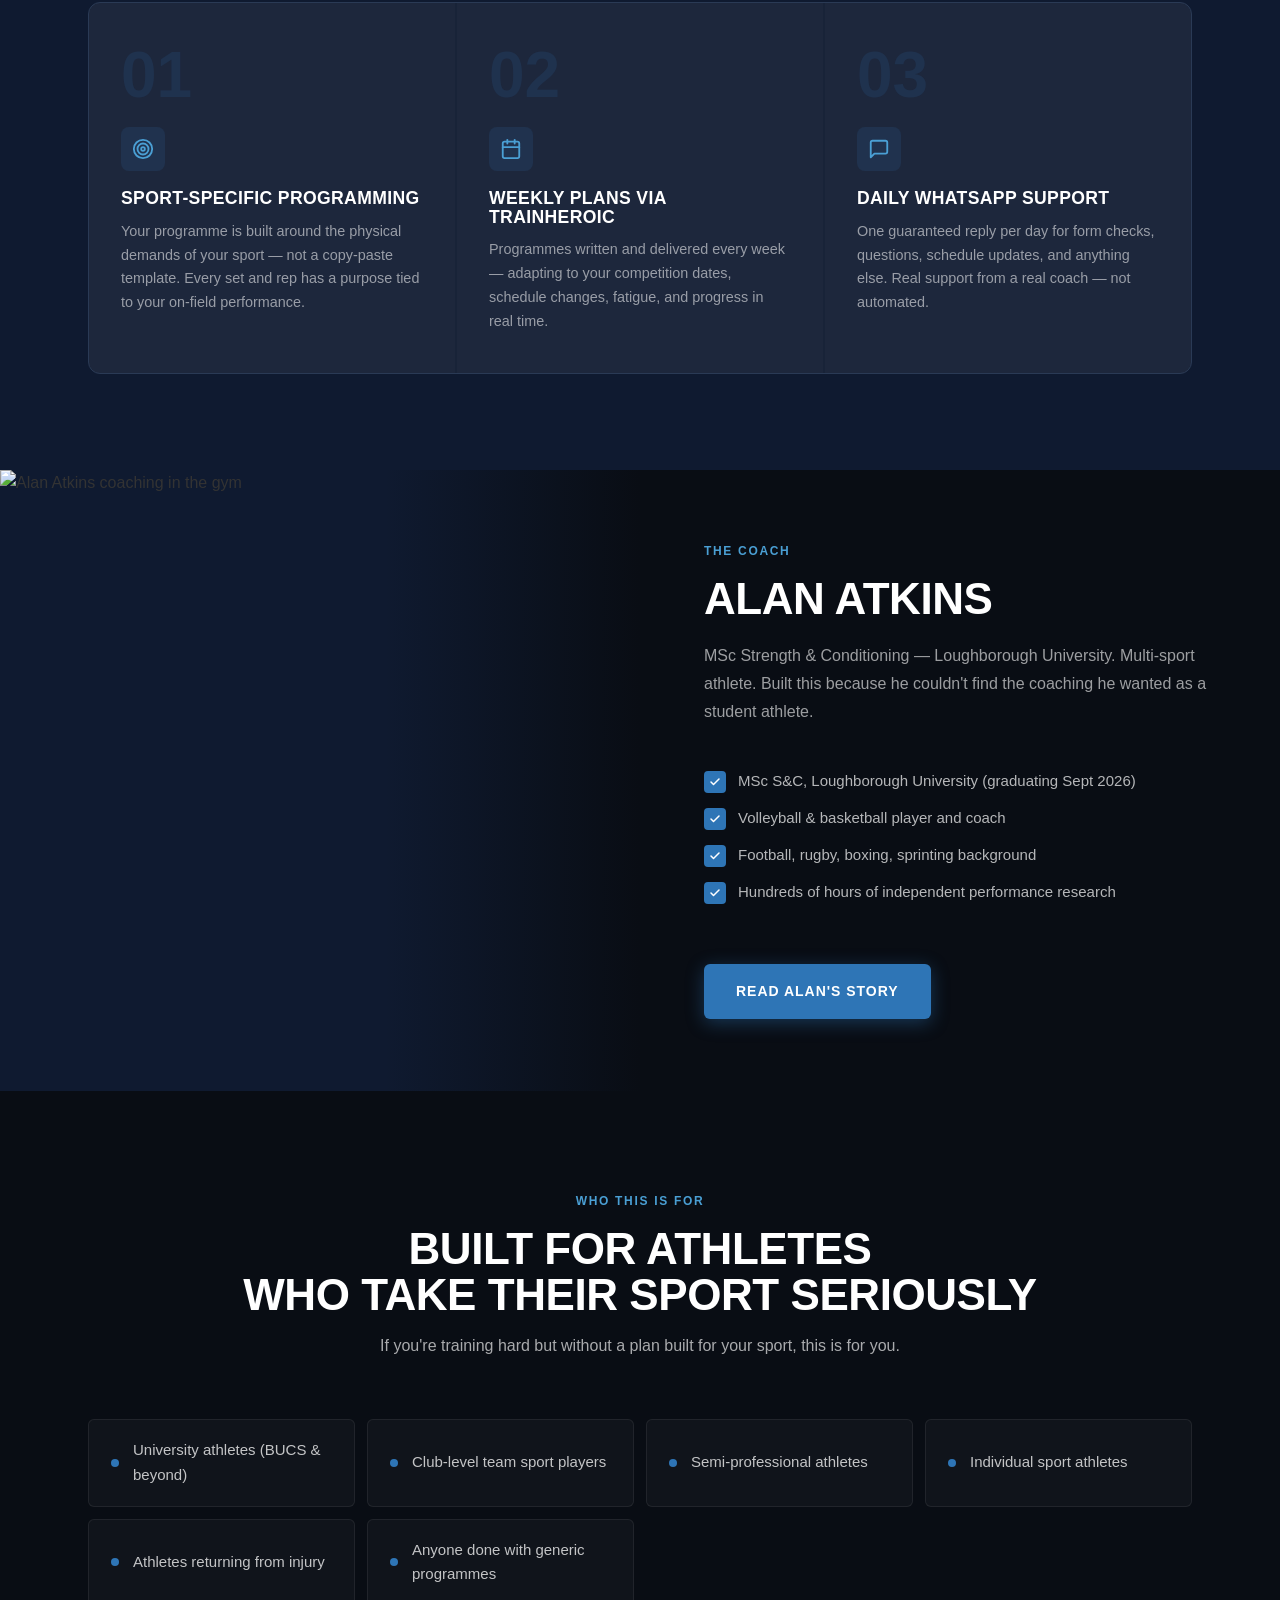
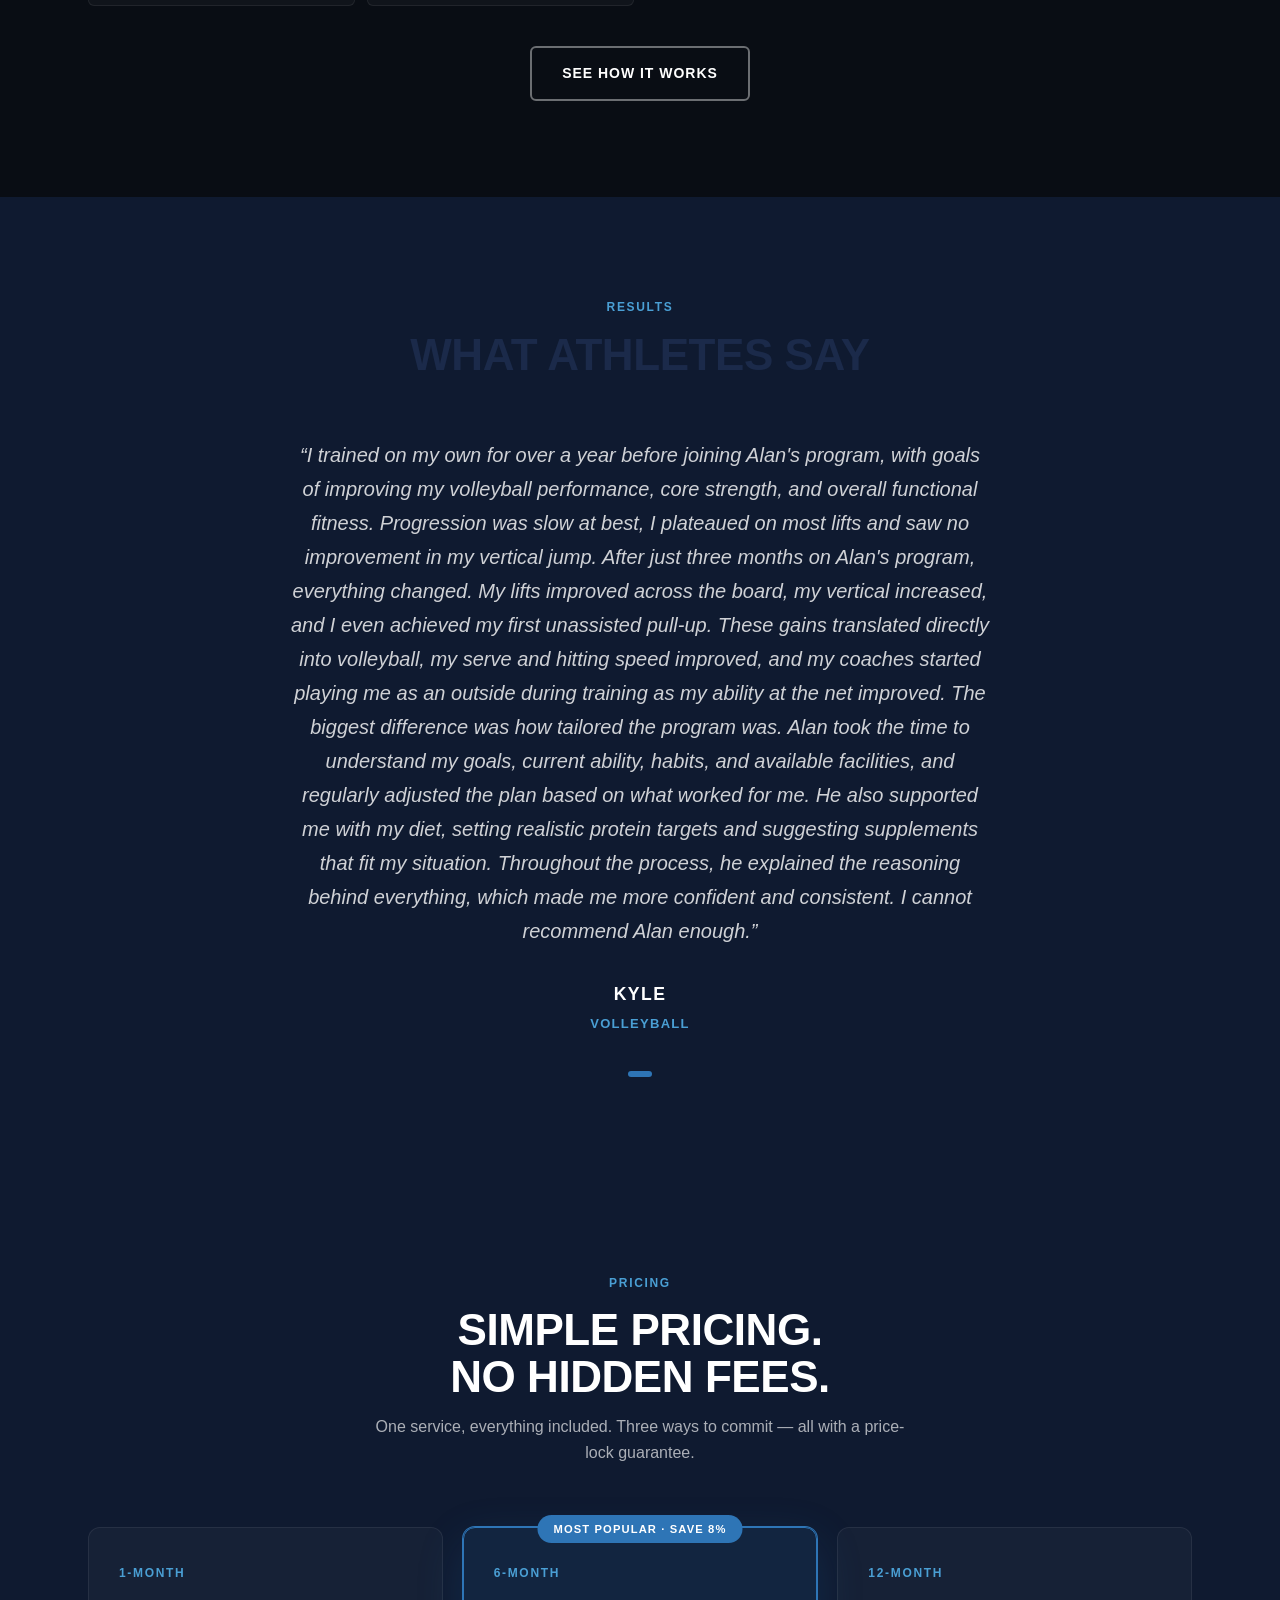
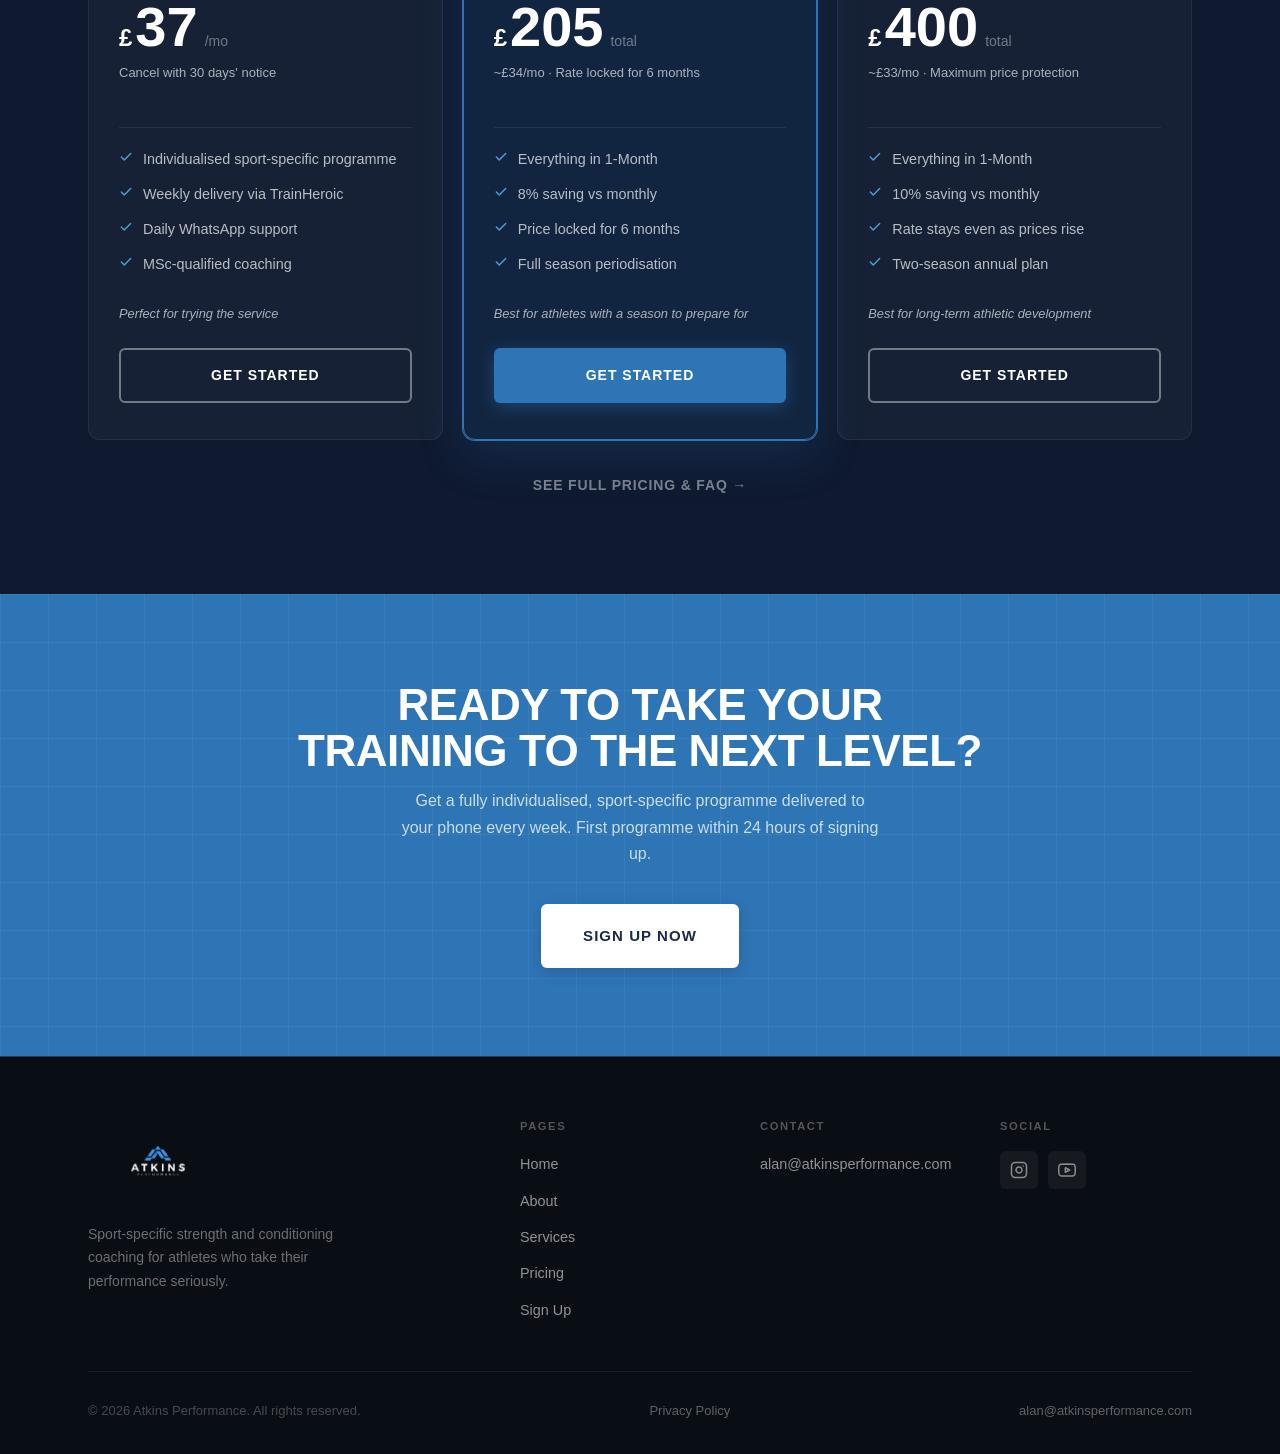
==== commit b4f1f3f4: "updated testimonial" ====
--- a/index.html
+++ b/index.html
@@ -299,7 +299,7 @@
     <div class="testimonials-wrap">
       <div class="testimonials-track">
         <div class="testimonial">
-          <p class="testimonial__quote">I trained on my own for over a year before joining Alan's program, with goals of improving my volleyball performance, core strength, and overall functional fitness. Progression was slow at best — I plateaued on most lifts and saw no improvement in my vertical jump. After just three months on Alan's program, everything changed. My lifts improved across the board, my vertical increased, and I even achieved my first unassisted pull-up. These gains translated directly into volleyball — my serve and hitting speed improved, and my coaches started playing me as an outside during training as my ability at the net improved. The biggest difference was how tailored the program was. Alan took the time to understand my goals, current ability, habits, and available facilities — and regularly adjusted the plan based on what worked for me. He also supported me with my diet, setting realistic protein targets and suggesting supplements that fit my situation. Throughout the process, he explained the reasoning behind everything, which made me more confident and consistent. I cannot recommend Alan enough.</p>
+          <p class="testimonial__quote">I trained on my own for over a year before joining Alan's program, with goals of improving my volleyball performance, core strength, and overall functional fitness. Progression was slow at best, I plateaued on most lifts and saw no improvement in my vertical jump. After just three months on Alan's program, everything changed. My lifts improved across the board, my vertical increased, and I even achieved my first unassisted pull-up. These gains translated directly into volleyball, my serve and hitting speed improved, and my coaches started playing me as an outside during training as my ability at the net improved. The biggest difference was how tailored the program was. Alan took the time to understand my goals, current ability, habits, and available facilities, and regularly adjusted the plan based on what worked for me. He also supported me with my diet, setting realistic protein targets and suggesting supplements that fit my situation. Throughout the process, he explained the reasoning behind everything, which made me more confident and consistent. I cannot recommend Alan enough.</p>
           <div class="testimonial__author">Kyle</div>
           <div class="testimonial__sport">Volleyball</div>
         </div>
